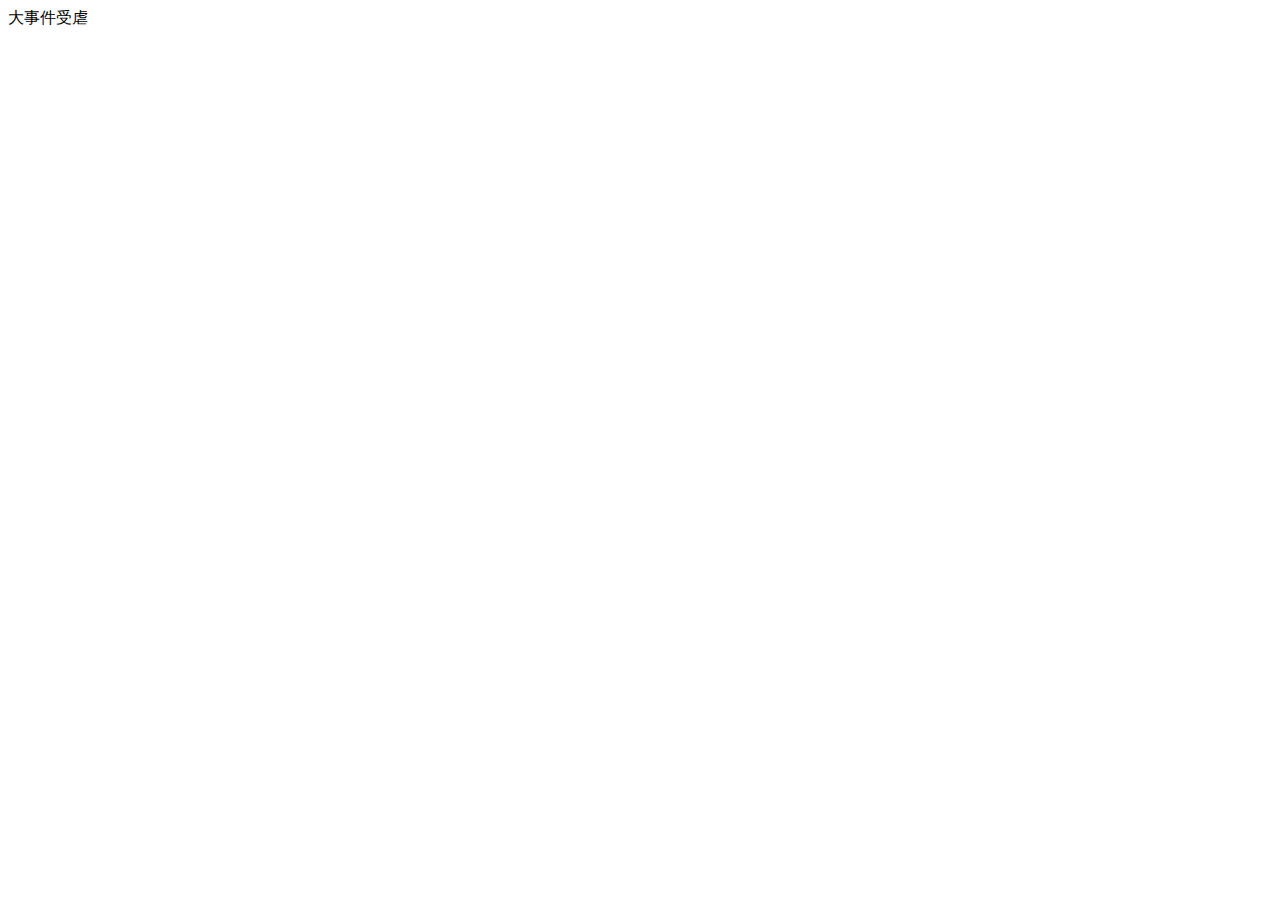
==== index.html @ a735c195 "登录与注册功能开发 完成" ====
<!DOCTYPE html>
<html lang="en">

<head>
    <meta charset="UTF-8">
    <meta name="viewport" content="width=device-width, initial-scale=1.0">
    <title>Document</title>
</head>

<body>
    大事件受虐

</body>

</html>
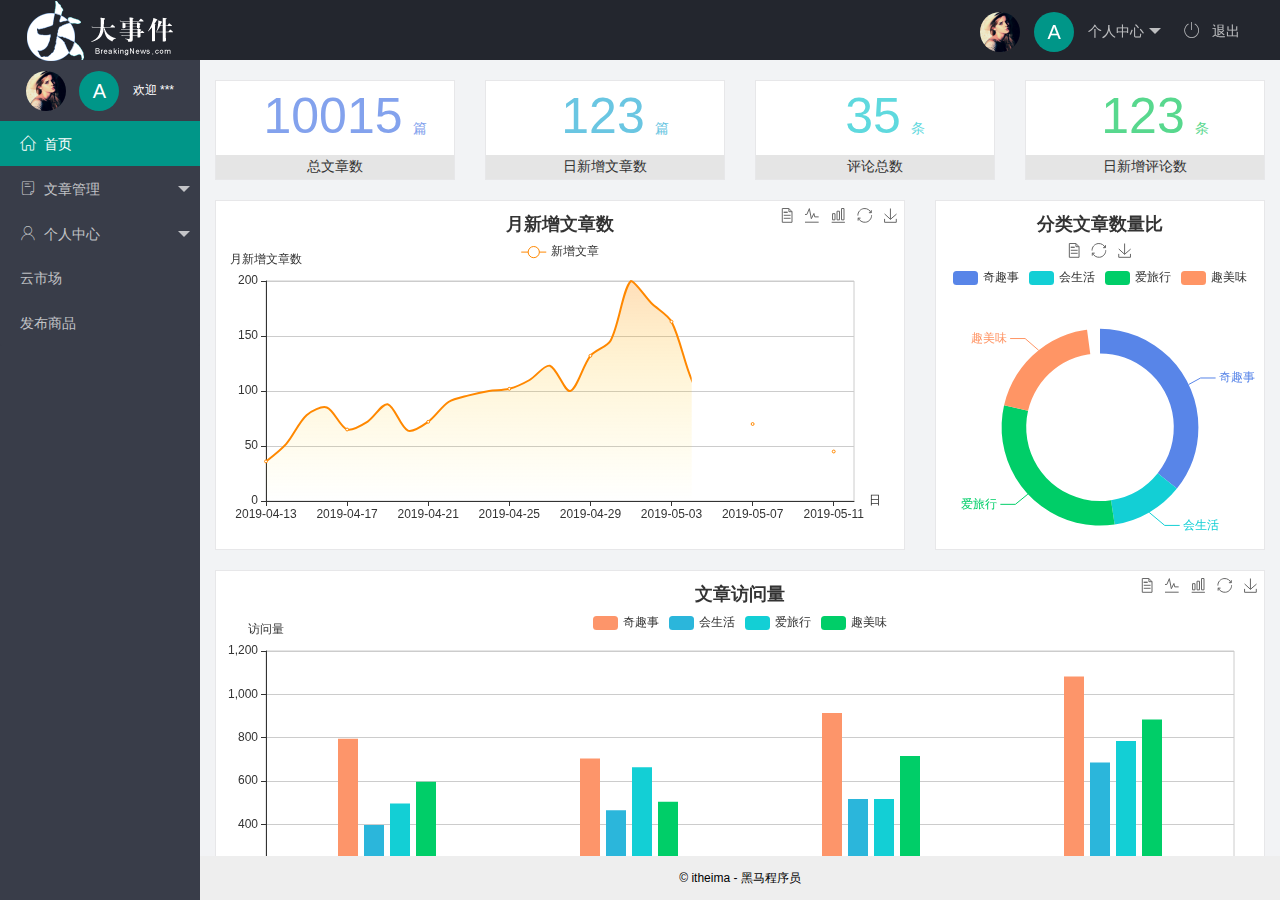
==== commit a75b05ff: "主页功能完成" ====
--- a/index.html
+++ b/index.html
@@ -1,15 +1,99 @@
 <!DOCTYPE html>
-<html lang="en">
+<html>
 
 <head>
-    <meta charset="UTF-8">
-    <meta name="viewport" content="width=device-width, initial-scale=1.0">
-    <title>Document</title>
+    <meta charset="utf-8">
+    <meta name="viewport" content="width=device-width, initial-scale=1, maximum-scale=1">
+    <title>大事件-后台管理</title>
+    <!-- layui.css样式 -->
+    <link rel="stylesheet" href="/assets/lib/layui/css/layui.css">
+    <!-- 第三方字体图标样式 -->
+    <link rel="stylesheet" href="/assets/fonts/iconfont.css">
+    <!-- 首页css样式 -->
+    <link rel="stylesheet" href="/assets/css/index.css">
 </head>
 
-<body>
-    大事件受虐
+<body class="layui-layout-body">
+    <div class="layui-layout layui-layout-admin">
+        <div class="layui-header">
+            <div class="layui-logo"><img src="/assets/images/logo.png" alt=""></div>
+            <!-- 头部区域（可配合layui已有的水平导航） -->
+            <ul class="layui-nav layui-layout-right">
+                <li class="layui-nav-item">
+                    <a href="javascript:;" class="userinfo">
+                        <img src="/assets/images/sample.jpg" class="layui-nav-img">
+                        <span class="user-avatar">A</span> 个人中心
+                    </a>
+                    <!-- <span class="text-avatar">A</span> -->
+                    <dl class="layui-nav-child">
+                        <dd><a href="">基本资料</a></dd>
+                        <dd><a href="">更换头像</a></dd>
+                        <dd><a href="">重置密码</a></dd>
+                        <dd><a href="">安全设置</a></dd>
+                    </dl>
+                </li>
+                <li class="layui-nav-item">
+                    <a href="javascript:;" id="btn_logout">
+                        <span class="iconfont icon-tuichu"></span> 退出
+                    </a>
+                </li>
+            </ul>
+        </div>
+        <div class="layui-side layui-bg-black">
+            <div class="layui-side-scroll">
+                <div class="userinfo">
+                    <img src="/assets/images/sample.jpg" class="layui-nav-img" />
+                    <!-- <span class="text-avatar">A</span> -->
+                    <span class="user-avatar">A</span>
+                    <span id="welcome">欢迎 ***</span>
+                </div>
+                <!-- 左侧导航区域（可配合layui已有的垂直导航） -->
+                <!-- lay-shrink="all" 展开子菜单时，是否收缩兄弟节点已展开的子菜单 空为 不  all为 开启 -->
+                <ul class="layui-nav layui-nav-tree" lay-filter="test" lay-shrink="all">
+                    <!-- 删除类layui-nav-itemed 不默认展开 -->
+                    <li class="layui-nav-item layui-this">
+                        <a href="/home/dashboard.html" target="fm"><span class="iconfont icon-home"></span>首页</a>
+                    </li>
+                    <li class="layui-nav-item ">
+                        <a class="" href="javascript:;"><span class="iconfont icon-16"></span>文章管理</a>
+                        <dl class="layui-nav-child">
+                            <dd><a href="javascript:;"><i class="layui-icon layui-icon-app"></i>文章类别</a></dd>
+                            <dd><a href="javascript:;"><i class="layui-icon layui-icon-list"></i>文章列表</a></dd>
+                            <dd><a href=""><i class="layui-icon layui-icon-file"></i>发布文章</a></dd>
+                        </dl>
+                    </li>
+                    <li class="layui-nav-item">
+                        <a href="javascript:;"><span class="iconfont icon-user"></span>个人中心</a>
+                        <dl class="layui-nav-child">
+                            <dd><a href="javascript:;"><i class="layui-icon layui-icon-user"></i>基本资料</a></dd>
+                            <dd><a href="javascript:;"><i class="layui-icon layui-icon-face-smile-b"></i>更换头像</a></dd>
+                            <dd><a href=""><i class="layui-icon layui-icon-password"></i>重置密码</a></dd>
+                        </dl>
+                    </li>
+                    <li class="layui-nav-item"><a href="">云市场</a></li>
+                    <li class="layui-nav-item"><a href="">发布商品</a></li>
+                </ul>
+            </div>
+        </div>
 
+        <div class="layui-body">
+            <!-- 内容主体区域 -->
+            <iframe src="/home/dashboard.html" frameborder="0"></iframe>
+        </div>
+
+        <div class="layui-footer">
+            <!-- 底部固定区域 -->
+            © itheima - 黑马程序员
+        </div>
+    </div>
+    <!-- 5.0导入layui的js文件 此文件没有使用window。onload，所以全部写到最底端-->
+    <script src="/assets/lib/layui/layui.all.js"></script>
+    <!-- 5.1引入jQuery -->
+    <script src="/assets/lib/jquery.js"></script>
+    <!-- 5.2引入baseAPI.js，在jQuery之后自己的js之前引入 -->
+    <script src="/assets/js/baseAPI.JS"></script>
+    <!-- 引入index.js -->
+    <script src="/assets/js/index.js"></script>
 </body>
 
 </html>--- a/assets/lib/layui/css/layui.css
+++ b/assets/lib/layui/css/layui.css
@@ -0,0 +1,2 @@
+/** layui-v2.5.5 MIT License By https://www.layui.com */
+ .layui-inline,img{display:inline-block;vertical-align:middle}h1,h2,h3,h4,h5,h6{font-weight:400}.layui-edge,.layui-header,.layui-inline,.layui-main{position:relative}.layui-body,.layui-edge,.layui-elip{overflow:hidden}.layui-btn,.layui-edge,.layui-inline,img{vertical-align:middle}.layui-btn,.layui-disabled,.layui-icon,.layui-unselect{-moz-user-select:none;-webkit-user-select:none;-ms-user-select:none}.layui-elip,.layui-form-checkbox span,.layui-form-pane .layui-form-label{text-overflow:ellipsis;white-space:nowrap}.layui-breadcrumb,.layui-tree-btnGroup{visibility:hidden}blockquote,body,button,dd,div,dl,dt,form,h1,h2,h3,h4,h5,h6,input,li,ol,p,pre,td,textarea,th,ul{margin:0;padding:0;-webkit-tap-highlight-color:rgba(0,0,0,0)}a:active,a:hover{outline:0}img{border:none}li{list-style:none}table{border-collapse:collapse;border-spacing:0}h4,h5,h6{font-size:100%}button,input,optgroup,option,select,textarea{font-family:inherit;font-size:inherit;font-style:inherit;font-weight:inherit;outline:0}pre{white-space:pre-wrap;white-space:-moz-pre-wrap;white-space:-pre-wrap;white-space:-o-pre-wrap;word-wrap:break-word}body{line-height:24px;font:14px Helvetica Neue,Helvetica,PingFang SC,Tahoma,Arial,sans-serif}hr{height:1px;margin:10px 0;border:0;clear:both}a{color:#333;text-decoration:none}a:hover{color:#777}a cite{font-style:normal;*cursor:pointer}.layui-border-box,.layui-border-box *{box-sizing:border-box}.layui-box,.layui-box *{box-sizing:content-box}.layui-clear{clear:both;*zoom:1}.layui-clear:after{content:'\20';clear:both;*zoom:1;display:block;height:0}.layui-inline{*display:inline;*zoom:1}.layui-edge{display:inline-block;width:0;height:0;border-width:6px;border-style:dashed;border-color:transparent}.layui-edge-top{top:-4px;border-bottom-color:#999;border-bottom-style:solid}.layui-edge-right{border-left-color:#999;border-left-style:solid}.layui-edge-bottom{top:2px;border-top-color:#999;border-top-style:solid}.layui-edge-left{border-right-color:#999;border-right-style:solid}.layui-disabled,.layui-disabled:hover{color:#d2d2d2!important;cursor:not-allowed!important}.layui-circle{border-radius:100%}.layui-show{display:block!important}.layui-hide{display:none!important}@font-face{font-family:layui-icon;src:url(../font/iconfont.eot?v=250);src:url(../font/iconfont.eot?v=250#iefix) format('embedded-opentype'),url(../font/iconfont.woff2?v=250) format('woff2'),url(../font/iconfont.woff?v=250) format('woff'),url(../font/iconfont.ttf?v=250) format('truetype'),url(../font/iconfont.svg?v=250#layui-icon) format('svg')}.layui-icon{font-family:layui-icon!important;font-size:16px;font-style:normal;-webkit-font-smoothing:antialiased;-moz-osx-font-smoothing:grayscale}.layui-icon-reply-fill:before{content:"\e611"}.layui-icon-set-fill:before{content:"\e614"}.layui-icon-menu-fill:before{content:"\e60f"}.layui-icon-search:before{content:"\e615"}.layui-icon-share:before{content:"\e641"}.layui-icon-set-sm:before{content:"\e620"}.layui-icon-engine:before{content:"\e628"}.layui-icon-close:before{content:"\1006"}.layui-icon-close-fill:before{content:"\1007"}.layui-icon-chart-screen:before{content:"\e629"}.layui-icon-star:before{content:"\e600"}.layui-icon-circle-dot:before{content:"\e617"}.layui-icon-chat:before{content:"\e606"}.layui-icon-release:before{content:"\e609"}.layui-icon-list:before{content:"\e60a"}.layui-icon-chart:before{content:"\e62c"}.layui-icon-ok-circle:before{content:"\1005"}.layui-icon-layim-theme:before{content:"\e61b"}.layui-icon-table:before{content:"\e62d"}.layui-icon-right:before{content:"\e602"}.layui-icon-left:before{content:"\e603"}.layui-icon-cart-simple:before{content:"\e698"}.layui-icon-face-cry:before{content:"\e69c"}.layui-icon-face-smile:before{content:"\e6af"}.layui-icon-survey:before{content:"\e6b2"}.layui-icon-tree:before{content:"\e62e"}.layui-icon-upload-circle:before{content:"\e62f"}.layui-icon-add-circle:before{content:"\e61f"}.layui-icon-download-circle:before{content:"\e601"}.layui-icon-templeate-1:before{content:"\e630"}.layui-icon-util:before{content:"\e631"}.layui-icon-face-surprised:before{content:"\e664"}.layui-icon-edit:before{content:"\e642"}.layui-icon-speaker:before{content:"\e645"}.layui-icon-down:before{content:"\e61a"}.layui-icon-file:before{content:"\e621"}.layui-icon-layouts:before{content:"\e632"}.layui-icon-rate-half:before{content:"\e6c9"}.layui-icon-add-circle-fine:before{content:"\e608"}.layui-icon-prev-circle:before{content:"\e633"}.layui-icon-read:before{content:"\e705"}.layui-icon-404:before{content:"\e61c"}.layui-icon-carousel:before{content:"\e634"}.layui-icon-help:before{content:"\e607"}.layui-icon-code-circle:before{content:"\e635"}.layui-icon-water:before{content:"\e636"}.layui-icon-username:before{content:"\e66f"}.layui-icon-find-fill:before{content:"\e670"}.layui-icon-about:before{content:"\e60b"}.layui-icon-location:before{content:"\e715"}.layui-icon-up:before{content:"\e619"}.layui-icon-pause:before{content:"\e651"}.layui-icon-date:before{content:"\e637"}.layui-icon-layim-uploadfile:before{content:"\e61d"}.layui-icon-delete:before{content:"\e640"}.layui-icon-play:before{content:"\e652"}.layui-icon-top:before{content:"\e604"}.layui-icon-friends:before{content:"\e612"}.layui-icon-refresh-3:before{content:"\e9aa"}.layui-icon-ok:before{content:"\e605"}.layui-icon-layer:before{content:"\e638"}.layui-icon-face-smile-fine:before{content:"\e60c"}.layui-icon-dollar:before{content:"\e659"}.layui-icon-group:before{content:"\e613"}.layui-icon-layim-download:before{content:"\e61e"}.layui-icon-picture-fine:before{content:"\e60d"}.layui-icon-link:before{content:"\e64c"}.layui-icon-diamond:before{content:"\e735"}.layui-icon-log:before{content:"\e60e"}.layui-icon-rate-solid:before{content:"\e67a"}.layui-icon-fonts-del:before{content:"\e64f"}.layui-icon-unlink:before{content:"\e64d"}.layui-icon-fonts-clear:before{content:"\e639"}.layui-icon-triangle-r:before{content:"\e623"}.layui-icon-circle:before{content:"\e63f"}.layui-icon-radio:before{content:"\e643"}.layui-icon-align-center:before{content:"\e647"}.layui-icon-align-right:before{content:"\e648"}.layui-icon-align-left:before{content:"\e649"}.layui-icon-loading-1:before{content:"\e63e"}.layui-icon-return:before{content:"\e65c"}.layui-icon-fonts-strong:before{content:"\e62b"}.layui-icon-upload:before{content:"\e67c"}.layui-icon-dialogue:before{content:"\e63a"}.layui-icon-video:before{content:"\e6ed"}.layui-icon-headset:before{content:"\e6fc"}.layui-icon-cellphone-fine:before{content:"\e63b"}.layui-icon-add-1:before{content:"\e654"}.layui-icon-face-smile-b:before{content:"\e650"}.layui-icon-fonts-html:before{content:"\e64b"}.layui-icon-form:before{content:"\e63c"}.layui-icon-cart:before{content:"\e657"}.layui-icon-camera-fill:before{content:"\e65d"}.layui-icon-tabs:before{content:"\e62a"}.layui-icon-fonts-code:before{content:"\e64e"}.layui-icon-fire:before{content:"\e756"}.layui-icon-set:before{content:"\e716"}.layui-icon-fonts-u:before{content:"\e646"}.layui-icon-triangle-d:before{content:"\e625"}.layui-icon-tips:before{content:"\e702"}.layui-icon-picture:before{content:"\e64a"}.layui-icon-more-vertical:before{content:"\e671"}.layui-icon-flag:before{content:"\e66c"}.layui-icon-loading:before{content:"\e63d"}.layui-icon-fonts-i:before{content:"\e644"}.layui-icon-refresh-1:before{content:"\e666"}.layui-icon-rmb:before{content:"\e65e"}.layui-icon-home:before{content:"\e68e"}.layui-icon-user:before{content:"\e770"}.layui-icon-notice:before{content:"\e667"}.layui-icon-login-weibo:before{content:"\e675"}.layui-icon-voice:before{content:"\e688"}.layui-icon-upload-drag:before{content:"\e681"}.layui-icon-login-qq:before{content:"\e676"}.layui-icon-snowflake:before{content:"\e6b1"}.layui-icon-file-b:before{content:"\e655"}.layui-icon-template:before{content:"\e663"}.layui-icon-auz:before{content:"\e672"}.layui-icon-console:before{content:"\e665"}.layui-icon-app:before{content:"\e653"}.layui-icon-prev:before{content:"\e65a"}.layui-icon-website:before{content:"\e7ae"}.layui-icon-next:before{content:"\e65b"}.layui-icon-component:before{content:"\e857"}.layui-icon-more:before{content:"\e65f"}.layui-icon-login-wechat:before{content:"\e677"}.layui-icon-shrink-right:before{content:"\e668"}.layui-icon-spread-left:before{content:"\e66b"}.layui-icon-camera:before{content:"\e660"}.layui-icon-note:before{content:"\e66e"}.layui-icon-refresh:before{content:"\e669"}.layui-icon-female:before{content:"\e661"}.layui-icon-male:before{content:"\e662"}.layui-icon-password:before{content:"\e673"}.layui-icon-senior:before{content:"\e674"}.layui-icon-theme:before{content:"\e66a"}.layui-icon-tread:before{content:"\e6c5"}.layui-icon-praise:before{content:"\e6c6"}.layui-icon-star-fill:before{content:"\e658"}.layui-icon-rate:before{content:"\e67b"}.layui-icon-template-1:before{content:"\e656"}.layui-icon-vercode:before{content:"\e679"}.layui-icon-cellphone:before{content:"\e678"}.layui-icon-screen-full:before{content:"\e622"}.layui-icon-screen-restore:before{content:"\e758"}.layui-icon-cols:before{content:"\e610"}.layui-icon-export:before{content:"\e67d"}.layui-icon-print:before{content:"\e66d"}.layui-icon-slider:before{content:"\e714"}.layui-icon-addition:before{content:"\e624"}.layui-icon-subtraction:before{content:"\e67e"}.layui-icon-service:before{content:"\e626"}.layui-icon-transfer:before{content:"\e691"}.layui-main{width:1140px;margin:0 auto}.layui-header{z-index:1000;height:60px}.layui-header a:hover{transition:all .5s;-webkit-transition:all .5s}.layui-side{position:fixed;left:0;top:0;bottom:0;z-index:999;width:200px;overflow-x:hidden}.layui-side-scroll{position:relative;width:220px;height:100%;overflow-x:hidden}.layui-body{position:absolute;left:200px;right:0;top:0;bottom:0;z-index:998;width:auto;overflow-y:auto;box-sizing:border-box}.layui-layout-body{overflow:hidden}.layui-layout-admin .layui-header{background-color:#23262E}.layui-layout-admin .layui-side{top:60px;width:200px;overflow-x:hidden}.layui-layout-admin .layui-body{position:fixed;top:60px;bottom:44px}.layui-layout-admin .layui-main{width:auto;margin:0 15px}.layui-layout-admin .layui-footer{position:fixed;left:200px;right:0;bottom:0;height:44px;line-height:44px;padding:0 15px;background-color:#eee}.layui-layout-admin .layui-logo{position:absolute;left:0;top:0;width:200px;height:100%;line-height:60px;text-align:center;color:#009688;font-size:16px}.layui-layout-admin .layui-header .layui-nav{background:0 0}.layui-layout-left{position:absolute!important;left:200px;top:0}.layui-layout-right{position:absolute!important;right:0;top:0}.layui-container{position:relative;margin:0 auto;padding:0 15px;box-sizing:border-box}.layui-fluid{position:relative;margin:0 auto;padding:0 15px}.layui-row:after,.layui-row:before{content:'';display:block;clear:both}.layui-col-lg1,.layui-col-lg10,.layui-col-lg11,.layui-col-lg12,.layui-col-lg2,.layui-col-lg3,.layui-col-lg4,.layui-col-lg5,.layui-col-lg6,.layui-col-lg7,.layui-col-lg8,.layui-col-lg9,.layui-col-md1,.layui-col-md10,.layui-col-md11,.layui-col-md12,.layui-col-md2,.layui-col-md3,.layui-col-md4,.layui-col-md5,.layui-col-md6,.layui-col-md7,.layui-col-md8,.layui-col-md9,.layui-col-sm1,.layui-col-sm10,.layui-col-sm11,.layui-col-sm12,.layui-col-sm2,.layui-col-sm3,.layui-col-sm4,.layui-col-sm5,.layui-col-sm6,.layui-col-sm7,.layui-col-sm8,.layui-col-sm9,.layui-col-xs1,.layui-col-xs10,.layui-col-xs11,.layui-col-xs12,.layui-col-xs2,.layui-col-xs3,.layui-col-xs4,.layui-col-xs5,.layui-col-xs6,.layui-col-xs7,.layui-col-xs8,.layui-col-xs9{position:relative;display:block;box-sizing:border-box}.layui-col-xs1,.layui-col-xs10,.layui-col-xs11,.layui-col-xs12,.layui-col-xs2,.layui-col-xs3,.layui-col-xs4,.layui-col-xs5,.layui-col-xs6,.layui-col-xs7,.layui-col-xs8,.layui-col-xs9{float:left}.layui-col-xs1{width:8.33333333%}.layui-col-xs2{width:16.66666667%}.layui-col-xs3{width:25%}.layui-col-xs4{width:33.33333333%}.layui-col-xs5{width:41.66666667%}.layui-col-xs6{width:50%}.layui-col-xs7{width:58.33333333%}.layui-col-xs8{width:66.66666667%}.layui-col-xs9{width:75%}.layui-col-xs10{width:83.33333333%}.layui-col-xs11{width:91.66666667%}.layui-col-xs12{width:100%}.layui-col-xs-offset1{margin-left:8.33333333%}.layui-col-xs-offset2{margin-left:16.66666667%}.layui-col-xs-offset3{margin-left:25%}.layui-col-xs-offset4{margin-left:33.33333333%}.layui-col-xs-offset5{margin-left:41.66666667%}.layui-col-xs-offset6{margin-left:50%}.layui-col-xs-offset7{margin-left:58.33333333%}.layui-col-xs-offset8{margin-left:66.66666667%}.layui-col-xs-offset9{margin-left:75%}.layui-col-xs-offset10{margin-left:83.33333333%}.layui-col-xs-offset11{margin-left:91.66666667%}.layui-col-xs-offset12{margin-left:100%}@media screen and (max-width:768px){.layui-hide-xs{display:none!important}.layui-show-xs-block{display:block!important}.layui-show-xs-inline{display:inline!important}.layui-show-xs-inline-block{display:inline-block!important}}@media screen and (min-width:768px){.layui-container{width:750px}.layui-hide-sm{display:none!important}.layui-show-sm-block{display:block!important}.layui-show-sm-inline{display:inline!important}.layui-show-sm-inline-block{display:inline-block!important}.layui-col-sm1,.layui-col-sm10,.layui-col-sm11,.layui-col-sm12,.layui-col-sm2,.layui-col-sm3,.layui-col-sm4,.layui-col-sm5,.layui-col-sm6,.layui-col-sm7,.layui-col-sm8,.layui-col-sm9{float:left}.layui-col-sm1{width:8.33333333%}.layui-col-sm2{width:16.66666667%}.layui-col-sm3{width:25%}.layui-col-sm4{width:33.33333333%}.layui-col-sm5{width:41.66666667%}.layui-col-sm6{width:50%}.layui-col-sm7{width:58.33333333%}.layui-col-sm8{width:66.66666667%}.layui-col-sm9{width:75%}.layui-col-sm10{width:83.33333333%}.layui-col-sm11{width:91.66666667%}.layui-col-sm12{width:100%}.layui-col-sm-offset1{margin-left:8.33333333%}.layui-col-sm-offset2{margin-left:16.66666667%}.layui-col-sm-offset3{margin-left:25%}.layui-col-sm-offset4{margin-left:33.33333333%}.layui-col-sm-offset5{margin-left:41.66666667%}.layui-col-sm-offset6{margin-left:50%}.layui-col-sm-offset7{margin-left:58.33333333%}.layui-col-sm-offset8{margin-left:66.66666667%}.layui-col-sm-offset9{margin-left:75%}.layui-col-sm-offset10{margin-left:83.33333333%}.layui-col-sm-offset11{margin-left:91.66666667%}.layui-col-sm-offset12{margin-left:100%}}@media screen and (min-width:992px){.layui-container{width:970px}.layui-hide-md{display:none!important}.layui-show-md-block{display:block!important}.layui-show-md-inline{display:inline!important}.layui-show-md-inline-block{display:inline-block!important}.layui-col-md1,.layui-col-md10,.layui-col-md11,.layui-col-md12,.layui-col-md2,.layui-col-md3,.layui-col-md4,.layui-col-md5,.layui-col-md6,.layui-col-md7,.layui-col-md8,.layui-col-md9{float:left}.layui-col-md1{width:8.33333333%}.layui-col-md2{width:16.66666667%}.layui-col-md3{width:25%}.layui-col-md4{width:33.33333333%}.layui-col-md5{width:41.66666667%}.layui-col-md6{width:50%}.layui-col-md7{width:58.33333333%}.layui-col-md8{width:66.66666667%}.layui-col-md9{width:75%}.layui-col-md10{width:83.33333333%}.layui-col-md11{width:91.66666667%}.layui-col-md12{width:100%}.layui-col-md-offset1{margin-left:8.33333333%}.layui-col-md-offset2{margin-left:16.66666667%}.layui-col-md-offset3{margin-left:25%}.layui-col-md-offset4{margin-left:33.33333333%}.layui-col-md-offset5{margin-left:41.66666667%}.layui-col-md-offset6{margin-left:50%}.layui-col-md-offset7{margin-left:58.33333333%}.layui-col-md-offset8{margin-left:66.66666667%}.layui-col-md-offset9{margin-left:75%}.layui-col-md-offset10{margin-left:83.33333333%}.layui-col-md-offset11{margin-left:91.66666667%}.layui-col-md-offset12{margin-left:100%}}@media screen and (min-width:1200px){.layui-container{width:1170px}.layui-hide-lg{display:none!important}.layui-show-lg-block{display:block!important}.layui-show-lg-inline{display:inline!important}.layui-show-lg-inline-block{display:inline-block!important}.layui-col-lg1,.layui-col-lg10,.layui-col-lg11,.layui-col-lg12,.layui-col-lg2,.layui-col-lg3,.layui-col-lg4,.layui-col-lg5,.layui-col-lg6,.layui-col-lg7,.layui-col-lg8,.layui-col-lg9{float:left}.layui-col-lg1{width:8.33333333%}.layui-col-lg2{width:16.66666667%}.layui-col-lg3{width:25%}.layui-col-lg4{width:33.33333333%}.layui-col-lg5{width:41.66666667%}.layui-col-lg6{width:50%}.layui-col-lg7{width:58.33333333%}.layui-col-lg8{width:66.66666667%}.layui-col-lg9{width:75%}.layui-col-lg10{width:83.33333333%}.layui-col-lg11{width:91.66666667%}.layui-col-lg12{width:100%}.layui-col-lg-offset1{margin-left:8.33333333%}.layui-col-lg-offset2{margin-left:16.66666667%}.layui-col-lg-offset3{margin-left:25%}.layui-col-lg-offset4{margin-left:33.33333333%}.layui-col-lg-offset5{margin-left:41.66666667%}.layui-col-lg-offset6{margin-left:50%}.layui-col-lg-offset7{margin-left:58.33333333%}.layui-col-lg-offset8{margin-left:66.66666667%}.layui-col-lg-offset9{margin-left:75%}.layui-col-lg-offset10{margin-left:83.33333333%}.layui-col-lg-offset11{margin-left:91.66666667%}.layui-col-lg-offset12{margin-left:100%}}.layui-col-space1{margin:-.5px}.layui-col-space1>*{padding:.5px}.layui-col-space3{margin:-1.5px}.layui-col-space3>*{padding:1.5px}.layui-col-space5{margin:-2.5px}.layui-col-space5>*{padding:2.5px}.layui-col-space8{margin:-3.5px}.layui-col-space8>*{padding:3.5px}.layui-col-space10{margin:-5px}.layui-col-space10>*{padding:5px}.layui-col-space12{margin:-6px}.layui-col-space12>*{padding:6px}.layui-col-space15{margin:-7.5px}.layui-col-space15>*{padding:7.5px}.layui-col-space18{margin:-9px}.layui-col-space18>*{padding:9px}.layui-col-space20{margin:-10px}.layui-col-space20>*{padding:10px}.layui-col-space22{margin:-11px}.layui-col-space22>*{padding:11px}.layui-col-space25{margin:-12.5px}.layui-col-space25>*{padding:12.5px}.layui-col-space30{margin:-15px}.layui-col-space30>*{padding:15px}.layui-btn,.layui-input,.layui-select,.layui-textarea,.layui-upload-button{outline:0;-webkit-appearance:none;transition:all .3s;-webkit-transition:all .3s;box-sizing:border-box}.layui-elem-quote{margin-bottom:10px;padding:15px;line-height:22px;border-left:5px solid #009688;border-radius:0 2px 2px 0;background-color:#f2f2f2}.layui-quote-nm{border-style:solid;border-width:1px 1px 1px 5px;background:0 0}.layui-elem-field{margin-bottom:10px;padding:0;border-width:1px;border-style:solid}.layui-elem-field legend{margin-left:20px;padding:0 10px;font-size:20px;font-weight:300}.layui-field-title{margin:10px 0 20px;border-width:1px 0 0}.layui-field-box{padding:10px 15px}.layui-field-title .layui-field-box{padding:10px 0}.layui-progress{position:relative;height:6px;border-radius:20px;background-color:#e2e2e2}.layui-progress-bar{position:absolute;left:0;top:0;width:0;max-width:100%;height:6px;border-radius:20px;text-align:right;background-color:#5FB878;transition:all .3s;-webkit-transition:all .3s}.layui-progress-big,.layui-progress-big .layui-progress-bar{height:18px;line-height:18px}.layui-progress-text{position:relative;top:-20px;line-height:18px;font-size:12px;color:#666}.layui-progress-big .layui-progress-text{position:static;padding:0 10px;color:#fff}.layui-collapse{border-width:1px;border-style:solid;border-radius:2px}.layui-colla-content,.layui-colla-item{border-top-width:1px;border-top-style:solid}.layui-colla-item:first-child{border-top:none}.layui-colla-title{position:relative;height:42px;line-height:42px;padding:0 15px 0 35px;color:#333;background-color:#f2f2f2;cursor:pointer;font-size:14px;overflow:hidden}.layui-colla-content{display:none;padding:10px 15px;line-height:22px;color:#666}.layui-colla-icon{position:absolute;left:15px;top:0;font-size:14px}.layui-card{margin-bottom:15px;border-radius:2px;background-color:#fff;box-shadow:0 1px 2px 0 rgba(0,0,0,.05)}.layui-card:last-child{margin-bottom:0}.layui-card-header{position:relative;height:42px;line-height:42px;padding:0 15px;border-bottom:1px solid #f6f6f6;color:#333;border-radius:2px 2px 0 0;font-size:14px}.layui-bg-black,.layui-bg-blue,.layui-bg-cyan,.layui-bg-green,.layui-bg-orange,.layui-bg-red{color:#fff!important}.layui-card-body{position:relative;padding:10px 15px;line-height:24px}.layui-card-body[pad15]{padding:15px}.layui-card-body[pad20]{padding:20px}.layui-card-body .layui-table{margin:5px 0}.layui-card .layui-tab{margin:0}.layui-panel-window{position:relative;padding:15px;border-radius:0;border-top:5px solid #E6E6E6;background-color:#fff}.layui-auxiliar-moving{position:fixed;left:0;right:0;top:0;bottom:0;width:100%;height:100%;background:0 0;z-index:9999999999}.layui-form-label,.layui-form-mid,.layui-form-select,.layui-input-block,.layui-input-inline,.layui-textarea{position:relative}.layui-bg-red{background-color:#FF5722!important}.layui-bg-orange{background-color:#FFB800!important}.layui-bg-green{background-color:#009688!important}.layui-bg-cyan{background-color:#2F4056!important}.layui-bg-blue{background-color:#1E9FFF!important}.layui-bg-black{background-color:#393D49!important}.layui-bg-gray{background-color:#eee!important;color:#666!important}.layui-badge-rim,.layui-colla-content,.layui-colla-item,.layui-collapse,.layui-elem-field,.layui-form-pane .layui-form-item[pane],.layui-form-pane .layui-form-label,.layui-input,.layui-layedit,.layui-layedit-tool,.layui-quote-nm,.layui-select,.layui-tab-bar,.layui-tab-card,.layui-tab-title,.layui-tab-title .layui-this:after,.layui-textarea{border-color:#e6e6e6}.layui-timeline-item:before,hr{background-color:#e6e6e6}.layui-text{line-height:22px;font-size:14px;color:#666}.layui-text h1,.layui-text h2,.layui-text h3{font-weight:500;color:#333}.layui-text h1{font-size:30px}.layui-text h2{font-size:24px}.layui-text h3{font-size:18px}.layui-text a:not(.layui-btn){color:#01AAED}.layui-text a:not(.layui-btn):hover{text-decoration:underline}.layui-text ul{padding:5px 0 5px 15px}.layui-text ul li{margin-top:5px;list-style-type:disc}.layui-text em,.layui-word-aux{color:#999!important;padding:0 5px!important}.layui-btn{display:inline-block;height:38px;line-height:38px;padding:0 18px;background-color:#009688;color:#fff;white-space:nowrap;text-align:center;font-size:14px;border:none;border-radius:2px;cursor:pointer}.layui-btn:hover{opacity:.8;filter:alpha(opacity=80);color:#fff}.layui-btn:active{opacity:1;filter:alpha(opacity=100)}.layui-btn+.layui-btn{margin-left:10px}.layui-btn-container{font-size:0}.layui-btn-container .layui-btn{margin-right:10px;margin-bottom:10px}.layui-btn-container .layui-btn+.layui-btn{margin-left:0}.layui-table .layui-btn-container .layui-btn{margin-bottom:9px}.layui-btn-radius{border-radius:100px}.layui-btn .layui-icon{margin-right:3px;font-size:18px;vertical-align:bottom;vertical-align:middle\9}.layui-btn-primary{border:1px solid #C9C9C9;background-color:#fff;color:#555}.layui-btn-primary:hover{border-color:#009688;color:#333}.layui-btn-normal{background-color:#1E9FFF}.layui-btn-warm{background-color:#FFB800}.layui-btn-danger{background-color:#FF5722}.layui-btn-checked{background-color:#5FB878}.layui-btn-disabled,.layui-btn-disabled:active,.layui-btn-disabled:hover{border:1px solid #e6e6e6;background-color:#FBFBFB;color:#C9C9C9;cursor:not-allowed;opacity:1}.layui-btn-lg{height:44px;line-height:44px;padding:0 25px;font-size:16px}.layui-btn-sm{height:30px;line-height:30px;padding:0 10px;font-size:12px}.layui-btn-sm i{font-size:16px!important}.layui-btn-xs{height:22px;line-height:22px;padding:0 5px;font-size:12px}.layui-btn-xs i{font-size:14px!important}.layui-btn-group{display:inline-block;vertical-align:middle;font-size:0}.layui-btn-group .layui-btn{margin-left:0!important;margin-right:0!important;border-left:1px solid rgba(255,255,255,.5);border-radius:0}.layui-btn-group .layui-btn-primary{border-left:none}.layui-btn-group .layui-btn-primary:hover{border-color:#C9C9C9;color:#009688}.layui-btn-group .layui-btn:first-child{border-left:none;border-radius:2px 0 0 2px}.layui-btn-group .layui-btn-primary:first-child{border-left:1px solid #c9c9c9}.layui-btn-group .layui-btn:last-child{border-radius:0 2px 2px 0}.layui-btn-group .layui-btn+.layui-btn{margin-left:0}.layui-btn-group+.layui-btn-group{margin-left:10px}.layui-btn-fluid{width:100%}.layui-input,.layui-select,.layui-textarea{height:38px;line-height:1.3;line-height:38px\9;border-width:1px;border-style:solid;background-color:#fff;border-radius:2px}.layui-input::-webkit-input-placeholder,.layui-select::-webkit-input-placeholder,.layui-textarea::-webkit-input-placeholder{line-height:1.3}.layui-input,.layui-textarea{display:block;width:100%;padding-left:10px}.layui-input:hover,.layui-textarea:hover{border-color:#D2D2D2!important}.layui-input:focus,.layui-textarea:focus{border-color:#C9C9C9!important}.layui-textarea{min-height:100px;height:auto;line-height:20px;padding:6px 10px;resize:vertical}.layui-select{padding:0 10px}.layui-form input[type=checkbox],.layui-form input[type=radio],.layui-form select{display:none}.layui-form [lay-ignore]{display:initial}.layui-form-item{margin-bottom:15px;clear:both;*zoom:1}.layui-form-item:after{content:'\20';clear:both;*zoom:1;display:block;height:0}.layui-form-label{float:left;display:block;padding:9px 15px;width:80px;font-weight:400;line-height:20px;text-align:right}.layui-form-label-col{display:block;float:none;padding:9px 0;line-height:20px;text-align:left}.layui-form-item .layui-inline{margin-bottom:5px;margin-right:10px}.layui-input-block{margin-left:110px;min-height:36px}.layui-input-inline{display:inline-block;vertical-align:middle}.layui-form-item .layui-input-inline{float:left;width:190px;margin-right:10px}.layui-form-text .layui-input-inline{width:auto}.layui-form-mid{float:left;display:block;padding:9px 0!important;line-height:20px;margin-right:10px}.layui-form-danger+.layui-form-select .layui-input,.layui-form-danger:focus{border-color:#FF5722!important}.layui-form-select .layui-input{padding-right:30px;cursor:pointer}.layui-form-select .layui-edge{position:absolute;right:10px;top:50%;margin-top:-3px;cursor:pointer;border-width:6px;border-top-color:#c2c2c2;border-top-style:solid;transition:all .3s;-webkit-transition:all .3s}.layui-form-select dl{display:none;position:absolute;left:0;top:42px;padding:5px 0;z-index:899;min-width:100%;border:1px solid #d2d2d2;max-height:300px;overflow-y:auto;background-color:#fff;border-radius:2px;box-shadow:0 2px 4px rgba(0,0,0,.12);box-sizing:border-box}.layui-form-select dl dd,.layui-form-select dl dt{padding:0 10px;line-height:36px;white-space:nowrap;overflow:hidden;text-overflow:ellipsis}.layui-form-select dl dt{font-size:12px;color:#999}.layui-form-select dl dd{cursor:pointer}.layui-form-select dl dd:hover{background-color:#f2f2f2;-webkit-transition:.5s all;transition:.5s all}.layui-form-select .layui-select-group dd{padding-left:20px}.layui-form-select dl dd.layui-select-tips{padding-left:10px!important;color:#999}.layui-form-select dl dd.layui-this{background-color:#5FB878;color:#fff}.layui-form-checkbox,.layui-form-select dl dd.layui-disabled{background-color:#fff}.layui-form-selected dl{display:block}.layui-form-checkbox,.layui-form-checkbox *,.layui-form-switch{display:inline-block;vertical-align:middle}.layui-form-selected .layui-edge{margin-top:-9px;-webkit-transform:rotate(180deg);transform:rotate(180deg);margin-top:-3px\9}:root .layui-form-selected .layui-edge{margin-top:-9px\0/IE9}.layui-form-selectup dl{top:auto;bottom:42px}.layui-select-none{margin:5px 0;text-align:center;color:#999}.layui-select-disabled .layui-disabled{border-color:#eee!important}.layui-select-disabled .layui-edge{border-top-color:#d2d2d2}.layui-form-checkbox{position:relative;height:30px;line-height:30px;margin-right:10px;padding-right:30px;cursor:pointer;font-size:0;-webkit-transition:.1s linear;transition:.1s linear;box-sizing:border-box}.layui-form-checkbox span{padding:0 10px;height:100%;font-size:14px;border-radius:2px 0 0 2px;background-color:#d2d2d2;color:#fff;overflow:hidden}.layui-form-checkbox:hover span{background-color:#c2c2c2}.layui-form-checkbox i{position:absolute;right:0;top:0;width:30px;height:28px;border:1px solid #d2d2d2;border-left:none;border-radius:0 2px 2px 0;color:#fff;font-size:20px;text-align:center}.layui-form-checkbox:hover i{border-color:#c2c2c2;color:#c2c2c2}.layui-form-checked,.layui-form-checked:hover{border-color:#5FB878}.layui-form-checked span,.layui-form-checked:hover span{background-color:#5FB878}.layui-form-checked i,.layui-form-checked:hover i{color:#5FB878}.layui-form-item .layui-form-checkbox{margin-top:4px}.layui-form-checkbox[lay-skin=primary]{height:auto!important;line-height:normal!important;min-width:18px;min-height:18px;border:none!important;margin-right:0;padding-left:28px;padding-right:0;background:0 0}.layui-form-checkbox[lay-skin=primary] span{padding-left:0;padding-right:15px;line-height:18px;background:0 0;color:#666}.layui-form-checkbox[lay-skin=primary] i{right:auto;left:0;width:16px;height:16px;line-height:16px;border:1px solid #d2d2d2;font-size:12px;border-radius:2px;background-color:#fff;-webkit-transition:.1s linear;transition:.1s linear}.layui-form-checkbox[lay-skin=primary]:hover i{border-color:#5FB878;color:#fff}.layui-form-checked[lay-skin=primary] i{border-color:#5FB878!important;background-color:#5FB878;color:#fff}.layui-checkbox-disbaled[lay-skin=primary] span{background:0 0!important;color:#c2c2c2}.layui-checkbox-disbaled[lay-skin=primary]:hover i{border-color:#d2d2d2}.layui-form-item .layui-form-checkbox[lay-skin=primary]{margin-top:10px}.layui-form-switch{position:relative;height:22px;line-height:22px;min-width:35px;padding:0 5px;margin-top:8px;border:1px solid #d2d2d2;border-radius:20px;cursor:pointer;background-color:#fff;-webkit-transition:.1s linear;transition:.1s linear}.layui-form-switch i{position:absolute;left:5px;top:3px;width:16px;height:16px;border-radius:20px;background-color:#d2d2d2;-webkit-transition:.1s linear;transition:.1s linear}.layui-form-switch em{position:relative;top:0;width:25px;margin-left:21px;padding:0!important;text-align:center!important;color:#999!important;font-style:normal!important;font-size:12px}.layui-form-onswitch{border-color:#5FB878;background-color:#5FB878}.layui-checkbox-disbaled,.layui-checkbox-disbaled i{border-color:#e2e2e2!important}.layui-form-onswitch i{left:100%;margin-left:-21px;background-color:#fff}.layui-form-onswitch em{margin-left:5px;margin-right:21px;color:#fff!important}.layui-checkbox-disbaled span{background-color:#e2e2e2!important}.layui-checkbox-disbaled:hover i{color:#fff!important}[lay-radio]{display:none}.layui-form-radio,.layui-form-radio *{display:inline-block;vertical-align:middle}.layui-form-radio{line-height:28px;margin:6px 10px 0 0;padding-right:10px;cursor:pointer;font-size:0}.layui-form-radio *{font-size:14px}.layui-form-radio>i{margin-right:8px;font-size:22px;color:#c2c2c2}.layui-form-radio>i:hover,.layui-form-radioed>i{color:#5FB878}.layui-radio-disbaled>i{color:#e2e2e2!important}.layui-form-pane .layui-form-label{width:110px;padding:8px 15px;height:38px;line-height:20px;border-width:1px;border-style:solid;border-radius:2px 0 0 2px;text-align:center;background-color:#FBFBFB;overflow:hidden;box-sizing:border-box}.layui-form-pane .layui-input-inline{margin-left:-1px}.layui-form-pane .layui-input-block{margin-left:110px;left:-1px}.layui-form-pane .layui-input{border-radius:0 2px 2px 0}.layui-form-pane .layui-form-text .layui-form-label{float:none;width:100%;border-radius:2px;box-sizing:border-box;text-align:left}.layui-form-pane .layui-form-text .layui-input-inline{display:block;margin:0;top:-1px;clear:both}.layui-form-pane .layui-form-text .layui-input-block{margin:0;left:0;top:-1px}.layui-form-pane .layui-form-text .layui-textarea{min-height:100px;border-radius:0 0 2px 2px}.layui-form-pane .layui-form-checkbox{margin:4px 0 4px 10px}.layui-form-pane .layui-form-radio,.layui-form-pane .layui-form-switch{margin-top:6px;margin-left:10px}.layui-form-pane .layui-form-item[pane]{position:relative;border-width:1px;border-style:solid}.layui-form-pane .layui-form-item[pane] .layui-form-label{position:absolute;left:0;top:0;height:100%;border-width:0 1px 0 0}.layui-form-pane .layui-form-item[pane] .layui-input-inline{margin-left:110px}@media screen and (max-width:450px){.layui-form-item .layui-form-label{text-overflow:ellipsis;overflow:hidden;white-space:nowrap}.layui-form-item .layui-inline{display:block;margin-right:0;margin-bottom:20px;clear:both}.layui-form-item .layui-inline:after{content:'\20';clear:both;display:block;height:0}.layui-form-item .layui-input-inline{display:block;float:none;left:-3px;width:auto;margin:0 0 10px 112px}.layui-form-item .layui-input-inline+.layui-form-mid{margin-left:110px;top:-5px;padding:0}.layui-form-item .layui-form-checkbox{margin-right:5px;margin-bottom:5px}}.layui-layedit{border-width:1px;border-style:solid;border-radius:2px}.layui-layedit-tool{padding:3px 5px;border-bottom-width:1px;border-bottom-style:solid;font-size:0}.layedit-tool-fixed{position:fixed;top:0;border-top:1px solid #e2e2e2}.layui-layedit-tool .layedit-tool-mid,.layui-layedit-tool .layui-icon{display:inline-block;vertical-align:middle;text-align:center;font-size:14px}.layui-layedit-tool .layui-icon{position:relative;width:32px;height:30px;line-height:30px;margin:3px 5px;color:#777;cursor:pointer;border-radius:2px}.layui-layedit-tool .layui-icon:hover{color:#393D49}.layui-layedit-tool .layui-icon:active{color:#000}.layui-layedit-tool .layedit-tool-active{background-color:#e2e2e2;color:#000}.layui-layedit-tool .layui-disabled,.layui-layedit-tool .layui-disabled:hover{color:#d2d2d2;cursor:not-allowed}.layui-layedit-tool .layedit-tool-mid{width:1px;height:18px;margin:0 10px;background-color:#d2d2d2}.layedit-tool-html{width:50px!important;font-size:30px!important}.layedit-tool-b,.layedit-tool-code,.layedit-tool-help{font-size:16px!important}.layedit-tool-d,.layedit-tool-face,.layedit-tool-image,.layedit-tool-unlink{font-size:18px!important}.layedit-tool-image input{position:absolute;font-size:0;left:0;top:0;width:100%;height:100%;opacity:.01;filter:Alpha(opacity=1);cursor:pointer}.layui-layedit-iframe iframe{display:block;width:100%}#LAY_layedit_code{overflow:hidden}.layui-laypage{display:inline-block;*display:inline;*zoom:1;vertical-align:middle;margin:10px 0;font-size:0}.layui-laypage>a:first-child,.layui-laypage>a:first-child em{border-radius:2px 0 0 2px}.layui-laypage>a:last-child,.layui-laypage>a:last-child em{border-radius:0 2px 2px 0}.layui-laypage>:first-child{margin-left:0!important}.layui-laypage>:last-child{margin-right:0!important}.layui-laypage a,.layui-laypage button,.layui-laypage input,.layui-laypage select,.layui-laypage span{border:1px solid #e2e2e2}.layui-laypage a,.layui-laypage span{display:inline-block;*display:inline;*zoom:1;vertical-align:middle;padding:0 15px;height:28px;line-height:28px;margin:0 -1px 5px 0;background-color:#fff;color:#333;font-size:12px}.layui-flow-more a *,.layui-laypage input,.layui-table-view select[lay-ignore]{display:inline-block}.layui-laypage a:hover{color:#009688}.layui-laypage em{font-style:normal}.layui-laypage .layui-laypage-spr{color:#999;font-weight:700}.layui-laypage a{text-decoration:none}.layui-laypage .layui-laypage-curr{position:relative}.layui-laypage .layui-laypage-curr em{position:relative;color:#fff}.layui-laypage .layui-laypage-curr .layui-laypage-em{position:absolute;left:-1px;top:-1px;padding:1px;width:100%;height:100%;background-color:#009688}.layui-laypage-em{border-radius:2px}.layui-laypage-next em,.layui-laypage-prev em{font-family:Sim sun;font-size:16px}.layui-laypage .layui-laypage-count,.layui-laypage .layui-laypage-limits,.layui-laypage .layui-laypage-refresh,.layui-laypage .layui-laypage-skip{margin-left:10px;margin-right:10px;padding:0;border:none}.layui-laypage .layui-laypage-limits,.layui-laypage .layui-laypage-refresh{vertical-align:top}.layui-laypage .layui-laypage-refresh i{font-size:18px;cursor:pointer}.layui-laypage select{height:22px;padding:3px;border-radius:2px;cursor:pointer}.layui-laypage .layui-laypage-skip{height:30px;line-height:30px;color:#999}.layui-laypage button,.layui-laypage input{height:30px;line-height:30px;border-radius:2px;vertical-align:top;background-color:#fff;box-sizing:border-box}.layui-laypage input{width:40px;margin:0 10px;padding:0 3px;text-align:center}.layui-laypage input:focus,.layui-laypage select:focus{border-color:#009688!important}.layui-laypage button{margin-left:10px;padding:0 10px;cursor:pointer}.layui-table,.layui-table-view{margin:10px 0}.layui-flow-more{margin:10px 0;text-align:center;color:#999;font-size:14px}.layui-flow-more a{height:32px;line-height:32px}.layui-flow-more a *{vertical-align:top}.layui-flow-more a cite{padding:0 20px;border-radius:3px;background-color:#eee;color:#333;font-style:normal}.layui-flow-more a cite:hover{opacity:.8}.layui-flow-more a i{font-size:30px;color:#737383}.layui-table{width:100%;background-color:#fff;color:#666}.layui-table tr{transition:all .3s;-webkit-transition:all .3s}.layui-table th{text-align:left;font-weight:400}.layui-table tbody tr:hover,.layui-table thead tr,.layui-table-click,.layui-table-header,.layui-table-hover,.layui-table-mend,.layui-table-patch,.layui-table-tool,.layui-table-total,.layui-table-total tr,.layui-table[lay-even] tr:nth-child(even){background-color:#f2f2f2}.layui-table td,.layui-table th,.layui-table-col-set,.layui-table-fixed-r,.layui-table-grid-down,.layui-table-header,.layui-table-page,.layui-table-tips-main,.layui-table-tool,.layui-table-total,.layui-table-view,.layui-table[lay-skin=line],.layui-table[lay-skin=row]{border-width:1px;border-style:solid;border-color:#e6e6e6}.layui-table td,.layui-table th{position:relative;padding:9px 15px;min-height:20px;line-height:20px;font-size:14px}.layui-table[lay-skin=line] td,.layui-table[lay-skin=line] th{border-width:0 0 1px}.layui-table[lay-skin=row] td,.layui-table[lay-skin=row] th{border-width:0 1px 0 0}.layui-table[lay-skin=nob] td,.layui-table[lay-skin=nob] th{border:none}.layui-table img{max-width:100px}.layui-table[lay-size=lg] td,.layui-table[lay-size=lg] th{padding:15px 30px}.layui-table-view .layui-table[lay-size=lg] .layui-table-cell{height:40px;line-height:40px}.layui-table[lay-size=sm] td,.layui-table[lay-size=sm] th{font-size:12px;padding:5px 10px}.layui-table-view .layui-table[lay-size=sm] .layui-table-cell{height:20px;line-height:20px}.layui-table[lay-data]{display:none}.layui-table-box{position:relative;overflow:hidden}.layui-table-view .layui-table{position:relative;width:auto;margin:0}.layui-table-view .layui-table[lay-skin=line]{border-width:0 1px 0 0}.layui-table-view .layui-table[lay-skin=row]{border-width:0 0 1px}.layui-table-view .layui-table td,.layui-table-view .layui-table th{padding:5px 0;border-top:none;border-left:none}.layui-table-view .layui-table th.layui-unselect .layui-table-cell span{cursor:pointer}.layui-table-view .layui-table td{cursor:default}.layui-table-view .layui-table td[data-edit=text]{cursor:text}.layui-table-view .layui-form-checkbox[lay-skin=primary] i{width:18px;height:18px}.layui-table-view .layui-form-radio{line-height:0;padding:0}.layui-table-view .layui-form-radio>i{margin:0;font-size:20px}.layui-table-init{position:absolute;left:0;top:0;width:100%;height:100%;text-align:center;z-index:110}.layui-table-init .layui-icon{position:absolute;left:50%;top:50%;margin:-15px 0 0 -15px;font-size:30px;color:#c2c2c2}.layui-table-header{border-width:0 0 1px;overflow:hidden}.layui-table-header .layui-table{margin-bottom:-1px}.layui-table-tool .layui-inline[lay-event]{position:relative;width:26px;height:26px;padding:5px;line-height:16px;margin-right:10px;text-align:center;color:#333;border:1px solid #ccc;cursor:pointer;-webkit-transition:.5s all;transition:.5s all}.layui-table-tool .layui-inline[lay-event]:hover{border:1px solid #999}.layui-table-tool-temp{padding-right:120px}.layui-table-tool-self{position:absolute;right:17px;top:10px}.layui-table-tool .layui-table-tool-self .layui-inline[lay-event]{margin:0 0 0 10px}.layui-table-tool-panel{position:absolute;top:29px;left:-1px;padding:5px 0;min-width:150px;min-height:40px;border:1px solid #d2d2d2;text-align:left;overflow-y:auto;background-color:#fff;box-shadow:0 2px 4px rgba(0,0,0,.12)}.layui-table-cell,.layui-table-tool-panel li{overflow:hidden;text-overflow:ellipsis;white-space:nowrap}.layui-table-tool-panel li{padding:0 10px;line-height:30px;-webkit-transition:.5s all;transition:.5s all}.layui-table-tool-panel li .layui-form-checkbox[lay-skin=primary]{width:100%;padding-left:28px}.layui-table-tool-panel li:hover{background-color:#f2f2f2}.layui-table-tool-panel li .layui-form-checkbox[lay-skin=primary] i{position:absolute;left:0;top:0}.layui-table-tool-panel li .layui-form-checkbox[lay-skin=primary] span{padding:0}.layui-table-tool .layui-table-tool-self .layui-table-tool-panel{left:auto;right:-1px}.layui-table-col-set{position:absolute;right:0;top:0;width:20px;height:100%;border-width:0 0 0 1px;background-color:#fff}.layui-table-sort{width:10px;height:20px;margin-left:5px;cursor:pointer!important}.layui-table-sort .layui-edge{position:absolute;left:5px;border-width:5px}.layui-table-sort .layui-table-sort-asc{top:3px;border-top:none;border-bottom-style:solid;border-bottom-color:#b2b2b2}.layui-table-sort .layui-table-sort-asc:hover{border-bottom-color:#666}.layui-table-sort .layui-table-sort-desc{bottom:5px;border-bottom:none;border-top-style:solid;border-top-color:#b2b2b2}.layui-table-sort .layui-table-sort-desc:hover{border-top-color:#666}.layui-table-sort[lay-sort=asc] .layui-table-sort-asc{border-bottom-color:#000}.layui-table-sort[lay-sort=desc] .layui-table-sort-desc{border-top-color:#000}.layui-table-cell{height:28px;line-height:28px;padding:0 15px;position:relative;box-sizing:border-box}.layui-table-cell .layui-form-checkbox[lay-skin=primary]{top:-1px;padding:0}.layui-table-cell .layui-table-link{color:#01AAED}.laytable-cell-checkbox,.laytable-cell-numbers,.laytable-cell-radio,.laytable-cell-space{padding:0;text-align:center}.layui-table-body{position:relative;overflow:auto;margin-right:-1px;margin-bottom:-1px}.layui-table-body .layui-none{line-height:26px;padding:15px;text-align:center;color:#999}.layui-table-fixed{position:absolute;left:0;top:0;z-index:101}.layui-table-fixed .layui-table-body{overflow:hidden}.layui-table-fixed-l{box-shadow:0 -1px 8px rgba(0,0,0,.08)}.layui-table-fixed-r{left:auto;right:-1px;border-width:0 0 0 1px;box-shadow:-1px 0 8px rgba(0,0,0,.08)}.layui-table-fixed-r .layui-table-header{position:relative;overflow:visible}.layui-table-mend{position:absolute;right:-49px;top:0;height:100%;width:50px}.layui-table-tool{position:relative;z-index:890;width:100%;min-height:50px;line-height:30px;padding:10px 15px;border-width:0 0 1px}.layui-table-tool .layui-btn-container{margin-bottom:-10px}.layui-table-page,.layui-table-total{border-width:1px 0 0;margin-bottom:-1px;overflow:hidden}.layui-table-page{position:relative;width:100%;padding:7px 7px 0;height:41px;font-size:12px;white-space:nowrap}.layui-table-page>div{height:26px}.layui-table-page .layui-laypage{margin:0}.layui-table-page .layui-laypage a,.layui-table-page .layui-laypage span{height:26px;line-height:26px;margin-bottom:10px;border:none;background:0 0}.layui-table-page .layui-laypage a,.layui-table-page .layui-laypage span.layui-laypage-curr{padding:0 12px}.layui-table-page .layui-laypage span{margin-left:0;padding:0}.layui-table-page .layui-laypage .layui-laypage-prev{margin-left:-7px!important}.layui-table-page .layui-laypage .layui-laypage-curr .layui-laypage-em{left:0;top:0;padding:0}.layui-table-page .layui-laypage button,.layui-table-page .layui-laypage input{height:26px;line-height:26px}.layui-table-page .layui-laypage input{width:40px}.layui-table-page .layui-laypage button{padding:0 10px}.layui-table-page select{height:18px}.layui-table-patch .layui-table-cell{padding:0;width:30px}.layui-table-edit{position:absolute;left:0;top:0;width:100%;height:100%;padding:0 14px 1px;border-radius:0;box-shadow:1px 1px 20px rgba(0,0,0,.15)}.layui-table-edit:focus{border-color:#5FB878!important}select.layui-table-edit{padding:0 0 0 10px;border-color:#C9C9C9}.layui-table-view .layui-form-checkbox,.layui-table-view .layui-form-radio,.layui-table-view .layui-form-switch{top:0;margin:0;box-sizing:content-box}.layui-table-view .layui-form-checkbox{top:-1px;height:26px;line-height:26px}.layui-table-view .layui-form-checkbox i{height:26px}.layui-table-grid .layui-table-cell{overflow:visible}.layui-table-grid-down{position:absolute;top:0;right:0;width:26px;height:100%;padding:5px 0;border-width:0 0 0 1px;text-align:center;background-color:#fff;color:#999;cursor:pointer}.layui-table-grid-down .layui-icon{position:absolute;top:50%;left:50%;margin:-8px 0 0 -8px}.layui-table-grid-down:hover{background-color:#fbfbfb}body .layui-table-tips .layui-layer-content{background:0 0;padding:0;box-shadow:0 1px 6px rgba(0,0,0,.12)}.layui-table-tips-main{margin:-44px 0 0 -1px;max-height:150px;padding:8px 15px;font-size:14px;overflow-y:scroll;background-color:#fff;color:#666}.layui-table-tips-c{position:absolute;right:-3px;top:-13px;width:20px;height:20px;padding:3px;cursor:pointer;background-color:#666;border-radius:50%;color:#fff}.layui-table-tips-c:hover{background-color:#777}.layui-table-tips-c:before{position:relative;right:-2px}.layui-upload-file{display:none!important;opacity:.01;filter:Alpha(opacity=1)}.layui-upload-drag,.layui-upload-form,.layui-upload-wrap{display:inline-block}.layui-upload-list{margin:10px 0}.layui-upload-choose{padding:0 10px;color:#999}.layui-upload-drag{position:relative;padding:30px;border:1px dashed #e2e2e2;background-color:#fff;text-align:center;cursor:pointer;color:#999}.layui-upload-drag .layui-icon{font-size:50px;color:#009688}.layui-upload-drag[lay-over]{border-color:#009688}.layui-upload-iframe{position:absolute;width:0;height:0;border:0;visibility:hidden}.layui-upload-wrap{position:relative;vertical-align:middle}.layui-upload-wrap .layui-upload-file{display:block!important;position:absolute;left:0;top:0;z-index:10;font-size:100px;width:100%;height:100%;opacity:.01;filter:Alpha(opacity=1);cursor:pointer}.layui-transfer-active,.layui-transfer-box{display:inline-block;vertical-align:middle}.layui-transfer-box,.layui-transfer-header,.layui-transfer-search{border-width:0;border-style:solid;border-color:#e6e6e6}.layui-transfer-box{position:relative;border-width:1px;width:200px;height:360px;border-radius:2px;background-color:#fff}.layui-transfer-box .layui-form-checkbox{width:100%;margin:0!important}.layui-transfer-header{height:38px;line-height:38px;padding:0 10px;border-bottom-width:1px}.layui-transfer-search{position:relative;padding:10px;border-bottom-width:1px}.layui-transfer-search .layui-input{height:32px;padding-left:30px;font-size:12px}.layui-transfer-search .layui-icon-search{position:absolute;left:20px;top:50%;margin-top:-8px;color:#666}.layui-transfer-active{margin:0 15px}.layui-transfer-active .layui-btn{display:block;margin:0;padding:0 15px;background-color:#5FB878;border-color:#5FB878;color:#fff}.layui-transfer-active .layui-btn-disabled{background-color:#FBFBFB;border-color:#e6e6e6;color:#C9C9C9}.layui-transfer-active .layui-btn:first-child{margin-bottom:15px}.layui-transfer-active .layui-btn .layui-icon{margin:0;font-size:14px!important}.layui-transfer-data{padding:5px 0;overflow:auto}.layui-transfer-data li{height:32px;line-height:32px;padding:0 10px}.layui-transfer-data li:hover{background-color:#f2f2f2;transition:.5s all}.layui-transfer-data .layui-none{padding:15px 10px;text-align:center;color:#999}.layui-nav{position:relative;padding:0 20px;background-color:#393D49;color:#fff;border-radius:2px;font-size:0;box-sizing:border-box}.layui-nav *{font-size:14px}.layui-nav .layui-nav-item{position:relative;display:inline-block;*display:inline;*zoom:1;vertical-align:middle;line-height:60px}.layui-nav .layui-nav-item a{display:block;padding:0 20px;color:#fff;color:rgba(255,255,255,.7);transition:all .3s;-webkit-transition:all .3s}.layui-nav .layui-this:after,.layui-nav-bar,.layui-nav-tree .layui-nav-itemed:after{position:absolute;left:0;top:0;width:0;height:5px;background-color:#5FB878;transition:all .2s;-webkit-transition:all .2s}.layui-nav-bar{z-index:1000}.layui-nav .layui-nav-item a:hover,.layui-nav .layui-this a{color:#fff}.layui-nav .layui-this:after{content:'';top:auto;bottom:0;width:100%}.layui-nav-img{width:30px;height:30px;margin-right:10px;border-radius:50%}.layui-nav .layui-nav-more{content:'';width:0;height:0;border-style:solid dashed dashed;border-color:#fff transparent transparent;overflow:hidden;cursor:pointer;transition:all .2s;-webkit-transition:all .2s;position:absolute;top:50%;right:3px;margin-top:-3px;border-width:6px;border-top-color:rgba(255,255,255,.7)}.layui-nav .layui-nav-mored,.layui-nav-itemed>a .layui-nav-more{margin-top:-9px;border-style:dashed dashed solid;border-color:transparent transparent #fff}.layui-nav-child{display:none;position:absolute;left:0;top:65px;min-width:100%;line-height:36px;padding:5px 0;box-shadow:0 2px 4px rgba(0,0,0,.12);border:1px solid #d2d2d2;background-color:#fff;z-index:100;border-radius:2px;white-space:nowrap}.layui-nav .layui-nav-child a{color:#333}.layui-nav .layui-nav-child a:hover{background-color:#f2f2f2;color:#000}.layui-nav-child dd{position:relative}.layui-nav .layui-nav-child dd.layui-this a,.layui-nav-child dd.layui-this{background-color:#5FB878;color:#fff}.layui-nav-child dd.layui-this:after{display:none}.layui-nav-tree{width:200px;padding:0}.layui-nav-tree .layui-nav-item{display:block;width:100%;line-height:45px}.layui-nav-tree .layui-nav-item a{position:relative;height:45px;line-height:45px;text-overflow:ellipsis;overflow:hidden;white-space:nowrap}.layui-nav-tree .layui-nav-item a:hover{background-color:#4E5465}.layui-nav-tree .layui-nav-bar{width:5px;height:0;background-color:#009688}.layui-nav-tree .layui-nav-child dd.layui-this,.layui-nav-tree .layui-nav-child dd.layui-this a,.layui-nav-tree .layui-this,.layui-nav-tree .layui-this>a,.layui-nav-tree .layui-this>a:hover{background-color:#009688;color:#fff}.layui-nav-tree .layui-this:after{display:none}.layui-nav-itemed>a,.layui-nav-tree .layui-nav-title a,.layui-nav-tree .layui-nav-title a:hover{color:#fff!important}.layui-nav-tree .layui-nav-child{position:relative;z-index:0;top:0;border:none;box-shadow:none}.layui-nav-tree .layui-nav-child a{height:40px;line-height:40px;color:#fff;color:rgba(255,255,255,.7)}.layui-nav-tree .layui-nav-child,.layui-nav-tree .layui-nav-child a:hover{background:0 0;color:#fff}.layui-nav-tree .layui-nav-more{right:10px}.layui-nav-itemed>.layui-nav-child{display:block;padding:0;background-color:rgba(0,0,0,.3)!important}.layui-nav-itemed>.layui-nav-child>.layui-this>.layui-nav-child{display:block}.layui-nav-side{position:fixed;top:0;bottom:0;left:0;overflow-x:hidden;z-index:999}.layui-bg-blue .layui-nav-bar,.layui-bg-blue .layui-nav-itemed:after,.layui-bg-blue .layui-this:after{background-color:#93D1FF}.layui-bg-blue .layui-nav-child dd.layui-this{background-color:#1E9FFF}.layui-bg-blue .layui-nav-itemed>a,.layui-nav-tree.layui-bg-blue .layui-nav-title a,.layui-nav-tree.layui-bg-blue .layui-nav-title a:hover{background-color:#007DDB!important}.layui-breadcrumb{font-size:0}.layui-breadcrumb>*{font-size:14px}.layui-breadcrumb a{color:#999!important}.layui-breadcrumb a:hover{color:#5FB878!important}.layui-breadcrumb a cite{color:#666;font-style:normal}.layui-breadcrumb span[lay-separator]{margin:0 10px;color:#999}.layui-tab{margin:10px 0;text-align:left!important}.layui-tab[overflow]>.layui-tab-title{overflow:hidden}.layui-tab-title{position:relative;left:0;height:40px;white-space:nowrap;font-size:0;border-bottom-width:1px;border-bottom-style:solid;transition:all .2s;-webkit-transition:all .2s}.layui-tab-title li{display:inline-block;*display:inline;*zoom:1;vertical-align:middle;font-size:14px;transition:all .2s;-webkit-transition:all .2s;position:relative;line-height:40px;min-width:65px;padding:0 15px;text-align:center;cursor:pointer}.layui-tab-title li a{display:block}.layui-tab-title .layui-this{color:#000}.layui-tab-title .layui-this:after{position:absolute;left:0;top:0;content:'';width:100%;height:41px;border-width:1px;border-style:solid;border-bottom-color:#fff;border-radius:2px 2px 0 0;box-sizing:border-box;pointer-events:none}.layui-tab-bar{position:absolute;right:0;top:0;z-index:10;width:30px;height:39px;line-height:39px;border-width:1px;border-style:solid;border-radius:2px;text-align:center;background-color:#fff;cursor:pointer}.layui-tab-bar .layui-icon{position:relative;display:inline-block;top:3px;transition:all .3s;-webkit-transition:all .3s}.layui-tab-item{display:none}.layui-tab-more{padding-right:30px;height:auto!important;white-space:normal!important}.layui-tab-more li.layui-this:after{border-bottom-color:#e2e2e2;border-radius:2px}.layui-tab-more .layui-tab-bar .layui-icon{top:-2px;top:3px\9;-webkit-transform:rotate(180deg);transform:rotate(180deg)}:root .layui-tab-more .layui-tab-bar .layui-icon{top:-2px\0/IE9}.layui-tab-content{padding:10px}.layui-tab-title li .layui-tab-close{position:relative;display:inline-block;width:18px;height:18px;line-height:20px;margin-left:8px;top:1px;text-align:center;font-size:14px;color:#c2c2c2;transition:all .2s;-webkit-transition:all .2s}.layui-tab-title li .layui-tab-close:hover{border-radius:2px;background-color:#FF5722;color:#fff}.layui-tab-brief>.layui-tab-title .layui-this{color:#009688}.layui-tab-brief>.layui-tab-more li.layui-this:after,.layui-tab-brief>.layui-tab-title .layui-this:after{border:none;border-radius:0;border-bottom:2px solid #5FB878}.layui-tab-brief[overflow]>.layui-tab-title .layui-this:after{top:-1px}.layui-tab-card{border-width:1px;border-style:solid;border-radius:2px;box-shadow:0 2px 5px 0 rgba(0,0,0,.1)}.layui-tab-card>.layui-tab-title{background-color:#f2f2f2}.layui-tab-card>.layui-tab-title li{margin-right:-1px;margin-left:-1px}.layui-tab-card>.layui-tab-title .layui-this{background-color:#fff}.layui-tab-card>.layui-tab-title .layui-this:after{border-top:none;border-width:1px;border-bottom-color:#fff}.layui-tab-card>.layui-tab-title .layui-tab-bar{height:40px;line-height:40px;border-radius:0;border-top:none;border-right:none}.layui-tab-card>.layui-tab-more .layui-this{background:0 0;color:#5FB878}.layui-tab-card>.layui-tab-more .layui-this:after{border:none}.layui-timeline{padding-left:5px}.layui-timeline-item{position:relative;padding-bottom:20px}.layui-timeline-axis{position:absolute;left:-5px;top:0;z-index:10;width:20px;height:20px;line-height:20px;background-color:#fff;color:#5FB878;border-radius:50%;text-align:center;cursor:pointer}.layui-timeline-axis:hover{color:#FF5722}.layui-timeline-item:before{content:'';position:absolute;left:5px;top:0;z-index:0;width:1px;height:100%}.layui-timeline-item:last-child:before{display:none}.layui-timeline-item:first-child:before{display:block}.layui-timeline-content{padding-left:25px}.layui-timeline-title{position:relative;margin-bottom:10px}.layui-badge,.layui-badge-dot,.layui-badge-rim{position:relative;display:inline-block;padding:0 6px;font-size:12px;text-align:center;background-color:#FF5722;color:#fff;border-radius:2px}.layui-badge{height:18px;line-height:18px}.layui-badge-dot{width:8px;height:8px;padding:0;border-radius:50%}.layui-badge-rim{height:18px;line-height:18px;border-width:1px;border-style:solid;background-color:#fff;color:#666}.layui-btn .layui-badge,.layui-btn .layui-badge-dot{margin-left:5px}.layui-nav .layui-badge,.layui-nav .layui-badge-dot{position:absolute;top:50%;margin:-8px 6px 0}.layui-tab-title .layui-badge,.layui-tab-title .layui-badge-dot{left:5px;top:-2px}.layui-carousel{position:relative;left:0;top:0;background-color:#f8f8f8}.layui-carousel>[carousel-item]{position:relative;width:100%;height:100%;overflow:hidden}.layui-carousel>[carousel-item]:before{position:absolute;content:'\e63d';left:50%;top:50%;width:100px;line-height:20px;margin:-10px 0 0 -50px;text-align:center;color:#c2c2c2;font-family:layui-icon!important;font-size:30px;font-style:normal;-webkit-font-smoothing:antialiased;-moz-osx-font-smoothing:grayscale}.layui-carousel>[carousel-item]>*{display:none;position:absolute;left:0;top:0;width:100%;height:100%;background-color:#f8f8f8;transition-duration:.3s;-webkit-transition-duration:.3s}.layui-carousel-updown>*{-webkit-transition:.3s ease-in-out up;transition:.3s ease-in-out up}.layui-carousel-arrow{display:none\9;opacity:0;position:absolute;left:10px;top:50%;margin-top:-18px;width:36px;height:36px;line-height:36px;text-align:center;font-size:20px;border:0;border-radius:50%;background-color:rgba(0,0,0,.2);color:#fff;-webkit-transition-duration:.3s;transition-duration:.3s;cursor:pointer}.layui-carousel-arrow[lay-type=add]{left:auto!important;right:10px}.layui-carousel:hover .layui-carousel-arrow[lay-type=add],.layui-carousel[lay-arrow=always] .layui-carousel-arrow[lay-type=add]{right:20px}.layui-carousel[lay-arrow=always] .layui-carousel-arrow{opacity:1;left:20px}.layui-carousel[lay-arrow=none] .layui-carousel-arrow{display:none}.layui-carousel-arrow:hover,.layui-carousel-ind ul:hover{background-color:rgba(0,0,0,.35)}.layui-carousel:hover .layui-carousel-arrow{display:block\9;opacity:1;left:20px}.layui-carousel-ind{position:relative;top:-35px;width:100%;line-height:0!important;text-align:center;font-size:0}.layui-carousel[lay-indicator=outside]{margin-bottom:30px}.layui-carousel[lay-indicator=outside] .layui-carousel-ind{top:10px}.layui-carousel[lay-indicator=outside] .layui-carousel-ind ul{background-color:rgba(0,0,0,.5)}.layui-carousel[lay-indicator=none] .layui-carousel-ind{display:none}.layui-carousel-ind ul{display:inline-block;padding:5px;background-color:rgba(0,0,0,.2);border-radius:10px;-webkit-transition-duration:.3s;transition-duration:.3s}.layui-carousel-ind li{display:inline-block;width:10px;height:10px;margin:0 3px;font-size:14px;background-color:#e2e2e2;background-color:rgba(255,255,255,.5);border-radius:50%;cursor:pointer;-webkit-transition-duration:.3s;transition-duration:.3s}.layui-carousel-ind li:hover{background-color:rgba(255,255,255,.7)}.layui-carousel-ind li.layui-this{background-color:#fff}.layui-carousel>[carousel-item]>.layui-carousel-next,.layui-carousel>[carousel-item]>.layui-carousel-prev,.layui-carousel>[carousel-item]>.layui-this{display:block}.layui-carousel>[carousel-item]>.layui-this{left:0}.layui-carousel>[carousel-item]>.layui-carousel-prev{left:-100%}.layui-carousel>[carousel-item]>.layui-carousel-next{left:100%}.layui-carousel>[carousel-item]>.layui-carousel-next.layui-carousel-left,.layui-carousel>[carousel-item]>.layui-carousel-prev.layui-carousel-right{left:0}.layui-carousel>[carousel-item]>.layui-this.layui-carousel-left{left:-100%}.layui-carousel>[carousel-item]>.layui-this.layui-carousel-right{left:100%}.layui-carousel[lay-anim=updown] .layui-carousel-arrow{left:50%!important;top:20px;margin:0 0 0 -18px}.layui-carousel[lay-anim=updown]>[carousel-item]>*,.layui-carousel[lay-anim=fade]>[carousel-item]>*{left:0!important}.layui-carousel[lay-anim=updown] .layui-carousel-arrow[lay-type=add]{top:auto!important;bottom:20px}.layui-carousel[lay-anim=updown] .layui-carousel-ind{position:absolute;top:50%;right:20px;width:auto;height:auto}.layui-carousel[lay-anim=updown] .layui-carousel-ind ul{padding:3px 5px}.layui-carousel[lay-anim=updown] .layui-carousel-ind li{display:block;margin:6px 0}.layui-carousel[lay-anim=updown]>[carousel-item]>.layui-this{top:0}.layui-carousel[lay-anim=updown]>[carousel-item]>.layui-carousel-prev{top:-100%}.layui-carousel[lay-anim=updown]>[carousel-item]>.layui-carousel-next{top:100%}.layui-carousel[lay-anim=updown]>[carousel-item]>.layui-carousel-next.layui-carousel-left,.layui-carousel[lay-anim=updown]>[carousel-item]>.layui-carousel-prev.layui-carousel-right{top:0}.layui-carousel[lay-anim=updown]>[carousel-item]>.layui-this.layui-carousel-left{top:-100%}.layui-carousel[lay-anim=updown]>[carousel-item]>.layui-this.layui-carousel-right{top:100%}.layui-carousel[lay-anim=fade]>[carousel-item]>.layui-carousel-next,.layui-carousel[lay-anim=fade]>[carousel-item]>.layui-carousel-prev{opacity:0}.layui-carousel[lay-anim=fade]>[carousel-item]>.layui-carousel-next.layui-carousel-left,.layui-carousel[lay-anim=fade]>[carousel-item]>.layui-carousel-prev.layui-carousel-right{opacity:1}.layui-carousel[lay-anim=fade]>[carousel-item]>.layui-this.layui-carousel-left,.layui-carousel[lay-anim=fade]>[carousel-item]>.layui-this.layui-carousel-right{opacity:0}.layui-fixbar{position:fixed;right:15px;bottom:15px;z-index:999999}.layui-fixbar li{width:50px;height:50px;line-height:50px;margin-bottom:1px;text-align:center;cursor:pointer;font-size:30px;background-color:#9F9F9F;color:#fff;border-radius:2px;opacity:.95}.layui-fixbar li:hover{opacity:.85}.layui-fixbar li:active{opacity:1}.layui-fixbar .layui-fixbar-top{display:none;font-size:40px}body .layui-util-face{border:none;background:0 0}body .layui-util-face .layui-layer-content{padding:0;background-color:#fff;color:#666;box-shadow:none}.layui-util-face .layui-layer-TipsG{display:none}.layui-util-face ul{position:relative;width:372px;padding:10px;border:1px solid #D9D9D9;background-color:#fff;box-shadow:0 0 20px rgba(0,0,0,.2)}.layui-util-face ul li{cursor:pointer;float:left;border:1px solid #e8e8e8;height:22px;width:26px;overflow:hidden;margin:-1px 0 0 -1px;padding:4px 2px;text-align:center}.layui-util-face ul li:hover{position:relative;z-index:2;border:1px solid #eb7350;background:#fff9ec}.layui-code{position:relative;margin:10px 0;padding:15px;line-height:20px;border:1px solid #ddd;border-left-width:6px;background-color:#F2F2F2;color:#333;font-family:Courier New;font-size:12px}.layui-rate,.layui-rate *{display:inline-block;vertical-align:middle}.layui-rate{padding:10px 5px 10px 0;font-size:0}.layui-rate li i.layui-icon{font-size:20px;color:#FFB800;margin-right:5px;transition:all .3s;-webkit-transition:all .3s}.layui-rate li i:hover{cursor:pointer;transform:scale(1.12);-webkit-transform:scale(1.12)}.layui-rate[readonly] li i:hover{cursor:default;transform:scale(1)}.layui-colorpicker{width:26px;height:26px;border:1px solid #e6e6e6;padding:5px;border-radius:2px;line-height:24px;display:inline-block;cursor:pointer;transition:all .3s;-webkit-transition:all .3s}.layui-colorpicker:hover{border-color:#d2d2d2}.layui-colorpicker.layui-colorpicker-lg{width:34px;height:34px;line-height:32px}.layui-colorpicker.layui-colorpicker-sm{width:24px;height:24px;line-height:22px}.layui-colorpicker.layui-colorpicker-xs{width:22px;height:22px;line-height:20px}.layui-colorpicker-trigger-bgcolor{display:block;background:url([data-uri]);border-radius:2px}.layui-colorpicker-trigger-span{display:block;height:100%;box-sizing:border-box;border:1px solid rgba(0,0,0,.15);border-radius:2px;text-align:center}.layui-colorpicker-trigger-i{display:inline-block;color:#FFF;font-size:12px}.layui-colorpicker-trigger-i.layui-icon-close{color:#999}.layui-colorpicker-main{position:absolute;z-index:66666666;width:280px;padding:7px;background:#FFF;border:1px solid #d2d2d2;border-radius:2px;box-shadow:0 2px 4px rgba(0,0,0,.12)}.layui-colorpicker-main-wrapper{height:180px;position:relative}.layui-colorpicker-basis{width:260px;height:100%;position:relative}.layui-colorpicker-basis-white{width:100%;height:100%;position:absolute;top:0;left:0;background:linear-gradient(90deg,#FFF,hsla(0,0%,100%,0))}.layui-colorpicker-basis-black{width:100%;height:100%;position:absolute;top:0;left:0;background:linear-gradient(0deg,#000,transparent)}.layui-colorpicker-basis-cursor{width:10px;height:10px;border:1px solid #FFF;border-radius:50%;position:absolute;top:-3px;right:-3px;cursor:pointer}.layui-colorpicker-side{position:absolute;top:0;right:0;width:12px;height:100%;background:linear-gradient(red,#FF0,#0F0,#0FF,#00F,#F0F,red)}.layui-colorpicker-side-slider{width:100%;height:5px;box-shadow:0 0 1px #888;box-sizing:border-box;background:#FFF;border-radius:1px;border:1px solid #f0f0f0;cursor:pointer;position:absolute;left:0}.layui-colorpicker-main-alpha{display:none;height:12px;margin-top:7px;background:url([data-uri])}.layui-colorpicker-alpha-bgcolor{height:100%;position:relative}.layui-colorpicker-alpha-slider{width:5px;height:100%;box-shadow:0 0 1px #888;box-sizing:border-box;background:#FFF;border-radius:1px;border:1px solid #f0f0f0;cursor:pointer;position:absolute;top:0}.layui-colorpicker-main-pre{padding-top:7px;font-size:0}.layui-colorpicker-pre{width:20px;height:20px;border-radius:2px;display:inline-block;margin-left:6px;margin-bottom:7px;cursor:pointer}.layui-colorpicker-pre:nth-child(11n+1){margin-left:0}.layui-colorpicker-pre-isalpha{background:url([data-uri])}.layui-colorpicker-pre.layui-this{box-shadow:0 0 3px 2px rgba(0,0,0,.15)}.layui-colorpicker-pre>div{height:100%;border-radius:2px}.layui-colorpicker-main-input{text-align:right;padding-top:7px}.layui-colorpicker-main-input .layui-btn-container .layui-btn{margin:0 0 0 10px}.layui-colorpicker-main-input div.layui-inline{float:left;margin-right:10px;font-size:14px}.layui-colorpicker-main-input input.layui-input{width:150px;height:30px;color:#666}.layui-slider{height:4px;background:#e2e2e2;border-radius:3px;position:relative;cursor:pointer}.layui-slider-bar{border-radius:3px;position:absolute;height:100%}.layui-slider-step{position:absolute;top:0;width:4px;height:4px;border-radius:50%;background:#FFF;-webkit-transform:translateX(-50%);transform:translateX(-50%)}.layui-slider-wrap{width:36px;height:36px;position:absolute;top:-16px;-webkit-transform:translateX(-50%);transform:translateX(-50%);z-index:10;text-align:center}.layui-slider-wrap-btn{width:12px;height:12px;border-radius:50%;background:#FFF;display:inline-block;vertical-align:middle;cursor:pointer;transition:.3s}.layui-slider-wrap:after{content:"";height:100%;display:inline-block;vertical-align:middle}.layui-slider-wrap-btn.layui-slider-hover,.layui-slider-wrap-btn:hover{transform:scale(1.2)}.layui-slider-wrap-btn.layui-disabled:hover{transform:scale(1)!important}.layui-slider-tips{position:absolute;top:-42px;z-index:66666666;white-space:nowrap;display:none;-webkit-transform:translateX(-50%);transform:translateX(-50%);color:#FFF;background:#000;border-radius:3px;height:25px;line-height:25px;padding:0 10px}.layui-slider-tips:after{content:'';position:absolute;bottom:-12px;left:50%;margin-left:-6px;width:0;height:0;border-width:6px;border-style:solid;border-color:#000 transparent transparent}.layui-slider-input{width:70px;height:32px;border:1px solid #e6e6e6;border-radius:3px;font-size:16px;line-height:32px;position:absolute;right:0;top:-15px}.layui-slider-input-btn{display:none;position:absolute;top:0;right:0;width:20px;height:100%;border-left:1px solid #d2d2d2}.layui-slider-input-btn i{cursor:pointer;position:absolute;right:0;bottom:0;width:20px;height:50%;font-size:12px;line-height:16px;text-align:center;color:#999}.layui-slider-input-btn i:first-child{top:0;border-bottom:1px solid #d2d2d2}.layui-slider-input-txt{height:100%;font-size:14px}.layui-slider-input-txt input{height:100%;border:none}.layui-slider-input-btn i:hover{color:#009688}.layui-slider-vertical{width:4px;margin-left:34px}.layui-slider-vertical .layui-slider-bar{width:4px}.layui-slider-vertical .layui-slider-step{top:auto;left:0;-webkit-transform:translateY(50%);transform:translateY(50%)}.layui-slider-vertical .layui-slider-wrap{top:auto;left:-16px;-webkit-transform:translateY(50%);transform:translateY(50%)}.layui-slider-vertical .layui-slider-tips{top:auto;left:2px}@media \0screen{.layui-slider-wrap-btn{margin-left:-20px}.layui-slider-vertical .layui-slider-wrap-btn{margin-left:0;margin-bottom:-20px}.layui-slider-vertical .layui-slider-tips{margin-left:-8px}.layui-slider>span{margin-left:8px}}.layui-tree{line-height:22px}.layui-tree .layui-form-checkbox{margin:0!important}.layui-tree-set{width:100%;position:relative}.layui-tree-pack{display:none;padding-left:20px;position:relative}.layui-tree-iconClick,.layui-tree-main{display:inline-block;vertical-align:middle}.layui-tree-line .layui-tree-pack{padding-left:27px}.layui-tree-line .layui-tree-set .layui-tree-set:after{content:'';position:absolute;top:14px;left:-9px;width:17px;height:0;border-top:1px dotted #c0c4cc}.layui-tree-entry{position:relative;padding:3px 0;height:20px;white-space:nowrap}.layui-tree-entry:hover{background-color:#eee}.layui-tree-line .layui-tree-entry:hover{background-color:rgba(0,0,0,0)}.layui-tree-line .layui-tree-entry:hover .layui-tree-txt{color:#999;text-decoration:underline;transition:.3s}.layui-tree-main{cursor:pointer;padding-right:10px}.layui-tree-line .layui-tree-set:before{content:'';position:absolute;top:0;left:-9px;width:0;height:100%;border-left:1px dotted #c0c4cc}.layui-tree-line .layui-tree-set.layui-tree-setLineShort:before{height:13px}.layui-tree-line .layui-tree-set.layui-tree-setHide:before{height:0}.layui-tree-iconClick{position:relative;height:20px;line-height:20px;margin:0 10px;color:#c0c4cc}.layui-tree-icon{height:12px;line-height:12px;width:12px;text-align:center;border:1px solid #c0c4cc}.layui-tree-iconClick .layui-icon{font-size:18px}.layui-tree-icon .layui-icon{font-size:12px;color:#666}.layui-tree-iconArrow{padding:0 5px}.layui-tree-iconArrow:after{content:'';position:absolute;left:4px;top:3px;z-index:100;width:0;height:0;border-width:5px;border-style:solid;border-color:transparent transparent transparent #c0c4cc;transition:.5s}.layui-tree-btnGroup,.layui-tree-editInput{position:relative;vertical-align:middle;display:inline-block}.layui-tree-spread>.layui-tree-entry>.layui-tree-iconClick>.layui-tree-iconArrow:after{transform:rotate(90deg) translate(3px,4px)}.layui-tree-txt{display:inline-block;vertical-align:middle;color:#555}.layui-tree-search{margin-bottom:15px;color:#666}.layui-tree-btnGroup .layui-icon{display:inline-block;vertical-align:middle;padding:0 2px;cursor:pointer}.layui-tree-btnGroup .layui-icon:hover{color:#999;transition:.3s}.layui-tree-entry:hover .layui-tree-btnGroup{visibility:visible}.layui-tree-editInput{height:20px;line-height:20px;padding:0 3px;border:none;background-color:rgba(0,0,0,.05)}.layui-tree-emptyText{text-align:center;color:#999}.layui-anim{-webkit-animation-duration:.3s;animation-duration:.3s;-webkit-animation-fill-mode:both;animation-fill-mode:both}.layui-anim.layui-icon{display:inline-block}.layui-anim-loop{-webkit-animation-iteration-count:infinite;animation-iteration-count:infinite}.layui-trans,.layui-trans a{transition:all .3s;-webkit-transition:all .3s}@-webkit-keyframes layui-rotate{from{-webkit-transform:rotate(0)}to{-webkit-transform:rotate(360deg)}}@keyframes layui-rotate{from{transform:rotate(0)}to{transform:rotate(360deg)}}.layui-anim-rotate{-webkit-animation-name:layui-rotate;animation-name:layui-rotate;-webkit-animation-duration:1s;animation-duration:1s;-webkit-animation-timing-function:linear;animation-timing-function:linear}@-webkit-keyframes layui-up{from{-webkit-transform:translate3d(0,100%,0);opacity:.3}to{-webkit-transform:translate3d(0,0,0);opacity:1}}@keyframes layui-up{from{transform:translate3d(0,100%,0);opacity:.3}to{transform:translate3d(0,0,0);opacity:1}}.layui-anim-up{-webkit-animation-name:layui-up;animation-name:layui-up}@-webkit-keyframes layui-upbit{from{-webkit-transform:translate3d(0,30px,0);opacity:.3}to{-webkit-transform:translate3d(0,0,0);opacity:1}}@keyframes layui-upbit{from{transform:translate3d(0,30px,0);opacity:.3}to{transform:translate3d(0,0,0);opacity:1}}.layui-anim-upbit{-webkit-animation-name:layui-upbit;animation-name:layui-upbit}@-webkit-keyframes layui-scale{0%{opacity:.3;-webkit-transform:scale(.5)}100%{opacity:1;-webkit-transform:scale(1)}}@keyframes layui-scale{0%{opacity:.3;-ms-transform:scale(.5);transform:scale(.5)}100%{opacity:1;-ms-transform:scale(1);transform:scale(1)}}.layui-anim-scale{-webkit-animation-name:layui-scale;animation-name:layui-scale}@-webkit-keyframes layui-scale-spring{0%{opacity:.5;-webkit-transform:scale(.5)}80%{opacity:.8;-webkit-transform:scale(1.1)}100%{opacity:1;-webkit-transform:scale(1)}}@keyframes layui-scale-spring{0%{opacity:.5;transform:scale(.5)}80%{opacity:.8;transform:scale(1.1)}100%{opacity:1;transform:scale(1)}}.layui-anim-scaleSpring{-webkit-animation-name:layui-scale-spring;animation-name:layui-scale-spring}@-webkit-keyframes layui-fadein{0%{opacity:0}100%{opacity:1}}@keyframes layui-fadein{0%{opacity:0}100%{opacity:1}}.layui-anim-fadein{-webkit-animation-name:layui-fadein;animation-name:layui-fadein}@-webkit-keyframes layui-fadeout{0%{opacity:1}100%{opacity:0}}@keyframes layui-fadeout{0%{opacity:1}100%{opacity:0}}.layui-anim-fadeout{-webkit-animation-name:layui-fadeout;animation-name:layui-fadeout}--- a/assets/fonts/iconfont.css
+++ b/assets/fonts/iconfont.css
@@ -0,0 +1,37 @@
+@font-face {font-family: "iconfont";
+  src: url('iconfont.eot?t=1576139966484'); /* IE9 */
+  src: url('iconfont.eot?t=1576139966484#iefix') format('embedded-opentype'), /* IE6-IE8 */
+  url('[data-uri]') format('woff2'),
+  url('iconfont.woff?t=1576139966484') format('woff'),
+  url('iconfont.ttf?t=1576139966484') format('truetype'), /* chrome, firefox, opera, Safari, Android, iOS 4.2+ */
+  url('iconfont.svg?t=1576139966484#iconfont') format('svg'); /* iOS 4.1- */
+}
+
+.iconfont {
+  font-family: "iconfont" !important;
+  font-size: 16px;
+  font-style: normal;
+  -webkit-font-smoothing: antialiased;
+  -moz-osx-font-smoothing: grayscale;
+}
+
+.icon-home:before {
+  content: "\e6a9";
+}
+
+.icon-user:before {
+  content: "\e614";
+}
+
+.icon-pinglun:before {
+  content: "\e616";
+}
+
+.icon-tuichu:before {
+  content: "\e865";
+}
+
+.icon-16:before {
+  content: "\e615";
+}
+
--- a/assets/css/index.css
+++ b/assets/css/index.css
@@ -0,0 +1,77 @@
+.layui-footer {
+    text-align: center;
+    font-size: 12px;
+}
+
+.iconfont {
+    margin-right: 8px;
+}
+
+.layui-icon {
+    margin-right: 8px;
+    margin-left: 20px;
+}
+
+.text-avatar {
+    display: inline-block;
+    width: 40px;
+    height: 40px;
+    background-color: #009688;
+    border-radius: 50%;
+    line-height: 40px;
+    text-align: center;
+    font-size: 20px;
+    color: #fff;
+    position: relative;
+    top: 4px;
+    margin-right: 10px;
+}
+
+.layui-body {
+    overflow: hidden;
+}
+
+iframe {
+    width: 100%;
+    height: 100%;
+}
+
+.userinfo {
+    text-align: center;
+}
+
+a {
+    transition: none !important;
+}
+
+.layui-side-scroll {
+    width: 200px;
+}
+
+.layui-side-scroll .userinfo {
+    height: 60px;
+    text-align: center;
+    line-height: 60px;
+    font-size: 12px;
+    border-bottom: 1px solid #393d49;
+    user-select: none;
+}
+
+.layui-nav-img {
+    width: 40px;
+    height: 40px;
+}
+
+.user-avatar {
+    display: inline-block;
+    width: 40px;
+    height: 40px;
+    border-radius: 50%;
+    background-color: #009688;
+    line-height: 40px;
+    font-size: 20px;
+    vertical-align: middle;
+    text-align: center;
+    margin-right: 10px;
+    color: #fff;
+}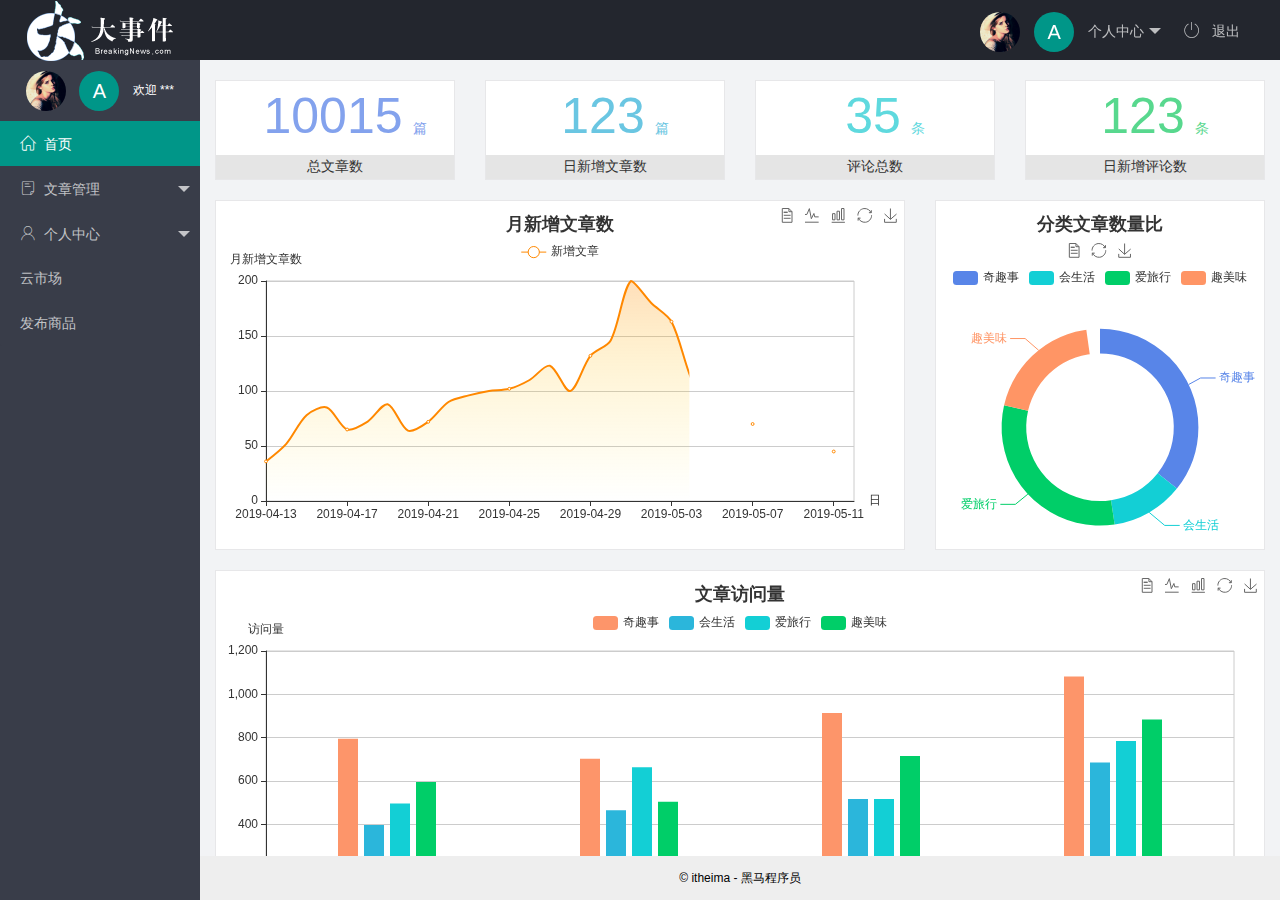
==== commit b42d2723: "个人中心功能完成" ====
--- a/index.html
+++ b/index.html
@@ -26,9 +26,9 @@
                     </a>
                     <!-- <span class="text-avatar">A</span> -->
                     <dl class="layui-nav-child">
-                        <dd><a href="">基本资料</a></dd>
-                        <dd><a href="">更换头像</a></dd>
-                        <dd><a href="">重置密码</a></dd>
+                        <dd><a target="fm" href="/user/user_info.html">基本资料</a></dd>
+                        <dd> <a target="fm" href="/user/user_avatar.html">更换头像</a></dd>
+                        <dd><a target="fm" href="/user/user_pwd.html">重置密码</a></dd>
                         <dd><a href="">安全设置</a></dd>
                     </dl>
                 </li>
@@ -65,9 +65,21 @@
                     <li class="layui-nav-item">
                         <a href="javascript:;"><span class="iconfont icon-user"></span>个人中心</a>
                         <dl class="layui-nav-child">
-                            <dd><a href="javascript:;"><i class="layui-icon layui-icon-user"></i>基本资料</a></dd>
-                            <dd><a href="javascript:;"><i class="layui-icon layui-icon-face-smile-b"></i>更换头像</a></dd>
-                            <dd><a href=""><i class="layui-icon layui-icon-password"></i>重置密码</a></dd>
+                            <dd>
+                                <a target="fm" href="/user/user_info.html">
+                                    <i class="layui-icon layui-icon-user"></i>基本资料
+                                </a>
+                            </dd>
+                            <dd>
+                                <a target="fm" href="/user/user_avatar.html">
+                                    <i class="layui-icon layui-icon-face-smile-b"></i>更换头像
+                                </a>
+                            </dd>
+                            <dd>
+                                <a target="fm" href="/user/user_pwd.html">
+                                    <i class="layui-icon layui-icon-password"></i>重置密码
+                                </a>
+                            </dd>
                         </dl>
                     </li>
                     <li class="layui-nav-item"><a href="">云市场</a></li>
@@ -78,7 +90,7 @@
 
         <div class="layui-body">
             <!-- 内容主体区域 -->
-            <iframe src="/home/dashboard.html" frameborder="0"></iframe>
+            <iframe src="/home/dashboard.html" name="fm" frameborder="0"></iframe>
         </div>
 
         <div class="layui-footer">
